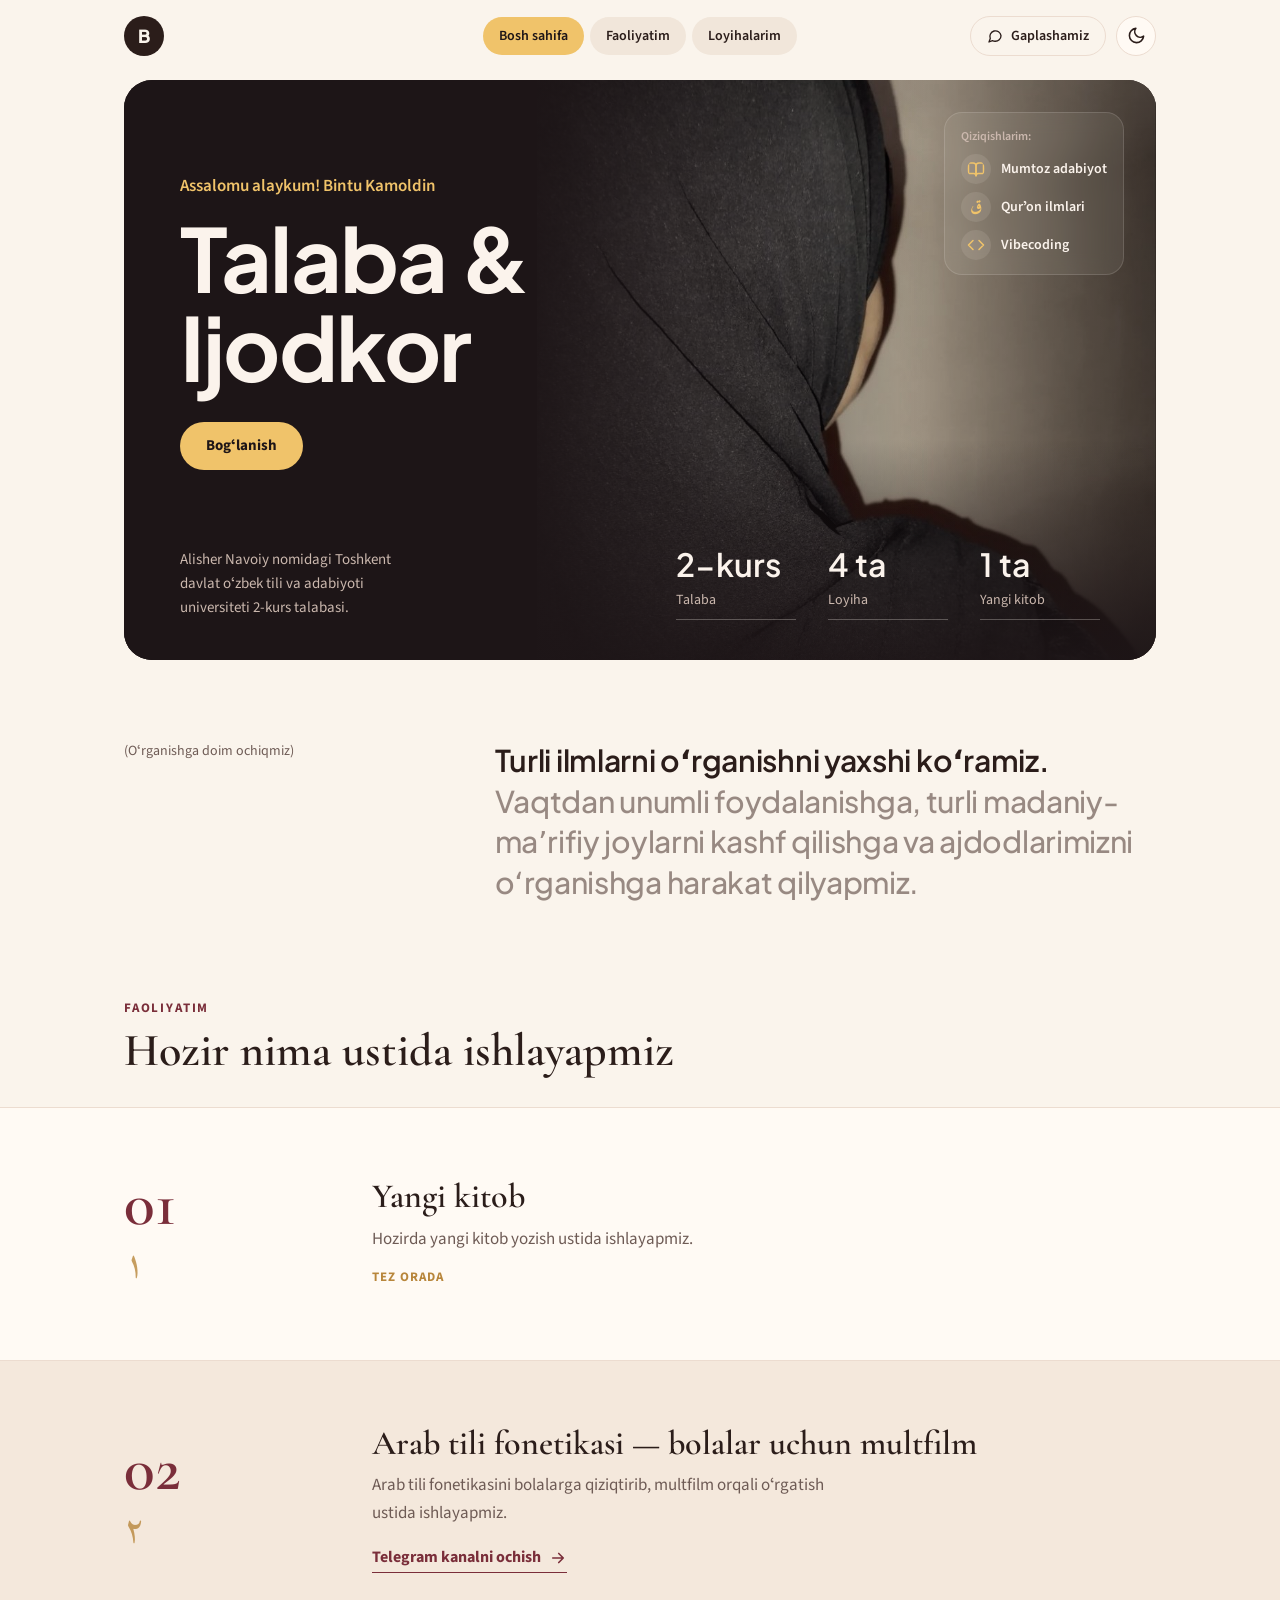
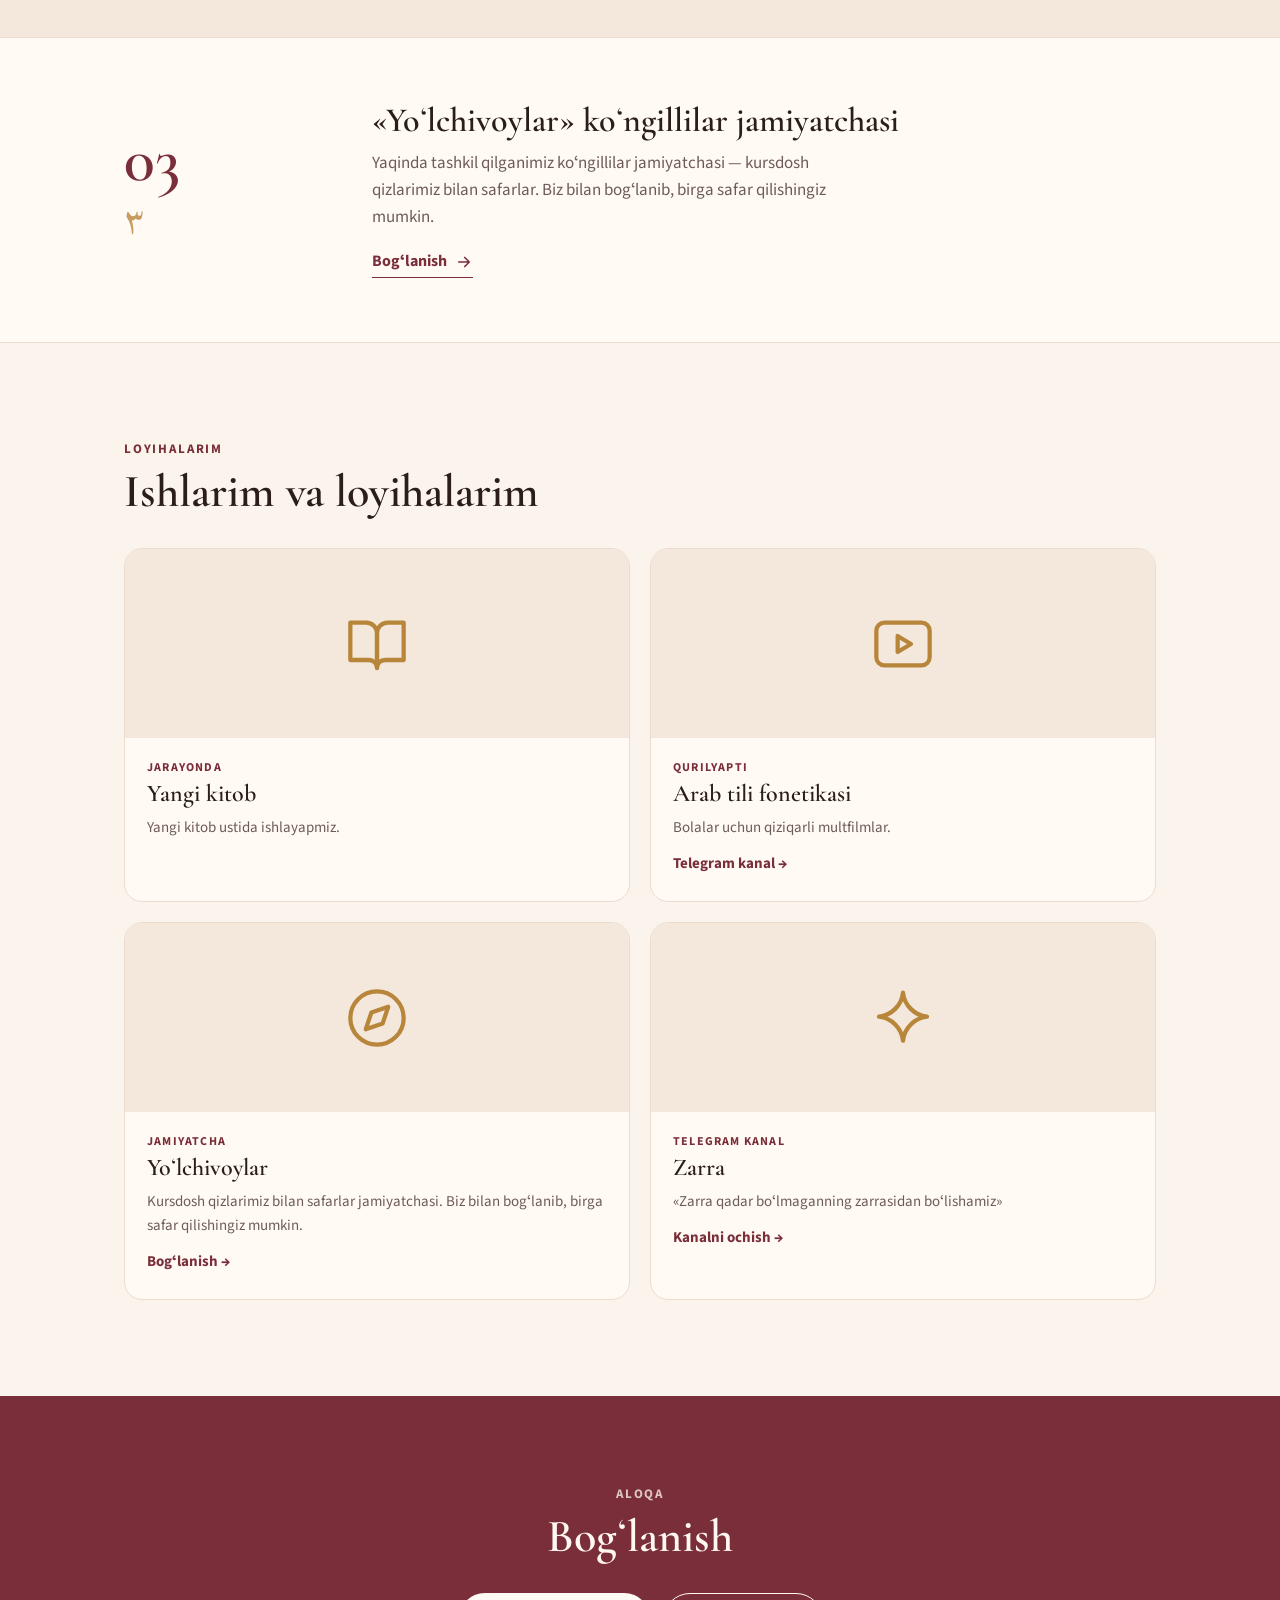
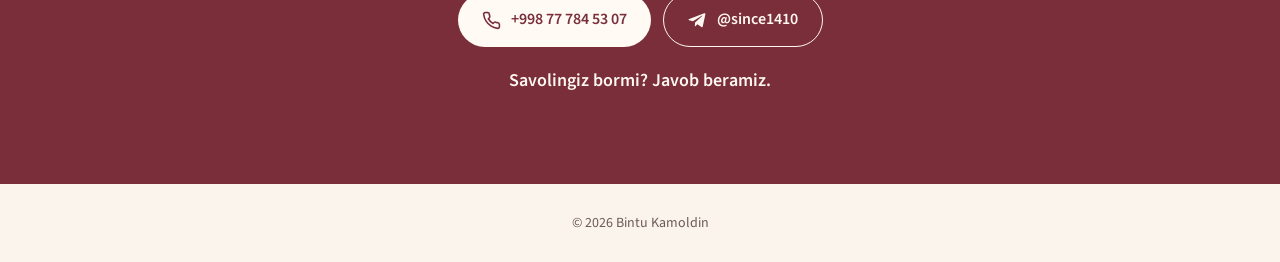
==== Durdona-netlify/index.html @ 03c49ab1 "Birinchi commit: shaxsiy vizitka sayti Co-Authored-By: Claude Opus 5.5 <noreply@anthropic.com> Claud" ====
<!doctype html>
<html lang="uz">
<head>
<meta charset="utf-8">
<meta name="viewport" content="width=device-width, initial-scale=1">
<title>Bintu Kamoldin — talaba, ijodkor</title>
<meta name="description" content="Bintu Kamoldin — Alisher Navoiy nomidagi ToshDOʻTAU talabasi. Mumtoz adabiyot, vibecoding va Qurʼon ilmlari.">
<link rel="preconnect" href="https://fonts.googleapis.com">
<link rel="preconnect" href="https://fonts.gstatic.com" crossorigin>
<link href="https://fonts.googleapis.com/css2?family=Amiri:wght@400;700&family=Plus+Jakarta+Sans:wght@500;600;700;800&family=Cormorant+Garamond:wght@500;600;700&family=Source+Sans+3:wght@400;500;600;700&display=swap" rel="stylesheet">
<style>
/* ===== Ranglar ===== */
:root {
  --bg: #faf4ec;
  --card: #fffaf4;
  --ink: #2b1d1a;
  --muted: #6e5b55;
  --line: #ecdcd0;
  --accent: #7a2e3a;       /* iliq qizgʻish-bordo */
  --accent-ink: #fff8f2;
  --gold: #b8863b;
  --soft: #f4e8dc;
  --band: #7a2e3a;         /* aloqa boʻlimi foni */
  --band-ink: #fff8f2;
  --pill: #f1e6da;          /* menyu tugmalari foni */
  --hero-card: #1d1517;     /* hero kartasi (ikkala temada ham toʻq) */
  --hero-ink: #fbf3ec;
  --hero-muted: #cbb8ae;
  --hero-accent: #f0c36a;   /* iliq tilla urgʻu */
  --hero-accent-ink: #1d1517;
}
/* Qorongʻi tema: qurilma sozlamasi boʻyicha (agar foydalanuvchi yorugʻni tanlamagan boʻlsa) */
@media (prefers-color-scheme: dark) {
  :root:not([data-theme="light"]) {
    --bg: #1b1314;
    --card: #241a1b;
    --ink: #f3e8e0;
    --muted: #b9a59c;
    --line: #3a2a2b;
    --accent: #e3909b;
    --accent-ink: #1b1314;
    --gold: #d9aa5f;
    --soft: #2c2021;
    --band: #3a1f25;
    --band-ink: #f3e8e0;
    --pill: #2f2324;
    --hero-card: #120c0d;
    color-scheme: dark;
  }
}
/* Qorongʻi tema: tugma orqali tanlanganda */
:root[data-theme="dark"] {
  --bg: #1b1314;
  --card: #241a1b;
  --ink: #f3e8e0;
  --muted: #b9a59c;
  --line: #3a2a2b;
  --accent: #e3909b;
  --accent-ink: #1b1314;
  --gold: #d9aa5f;
  --soft: #2c2021;
  --band: #3a1f25;
  --band-ink: #f3e8e0;
  --pill: #2f2324;
  --hero-card: #120c0d;
  color-scheme: dark;
}

/* ===== Asos ===== */
* { box-sizing: border-box; margin: 0; padding: 0; }
html { scroll-behavior: smooth; scroll-padding-top: 72px; }
body {
  background: var(--bg);
  color: var(--ink);
  font-family: "Source Sans 3", system-ui, -apple-system, "Segoe UI", sans-serif;
  font-size: 17px;
  line-height: 1.6;
  transition: background-color .25s ease, color .25s ease;
}
a { color: inherit; }
.container {
  width: 100%;
  max-width: 1080px;
  margin: 0 auto;
  padding-left: 24px;
  padding-right: 24px;
}
.eyebrow {
  font-size: 13px;
  font-weight: 700;
  letter-spacing: .14em;
  text-transform: uppercase;
  color: var(--accent);
}
h1, h2, h3 {
  font-family: "Cormorant Garamond", Georgia, "Times New Roman", serif;
  font-weight: 600;
  line-height: 1.1;
  text-wrap: balance;
}
h2 { font-size: clamp(32px, 5vw, 46px); margin-top: 6px; }
.lead { color: var(--muted); font-size: 18px; max-width: 50ch; }

/* ===== Tugmalar ===== */
.actions { display: flex; flex-wrap: wrap; gap: 12px; margin-top: 32px; }
.actions-center { justify-content: center; }
.btn {
  display: inline-flex;
  align-items: center;
  justify-content: center;
  gap: 10px;
  padding: 13px 24px;
  border-radius: 999px;
  font-size: 16px;
  font-weight: 600;
  text-decoration: none;
  transition: transform .15s ease, opacity .15s ease;
}
.btn:hover { transform: translateY(-1px); opacity: .92; }
.btn:focus-visible, .link-btn:focus-visible { outline: 3px solid var(--gold); outline-offset: 3px; }
.btn svg { width: 19px; height: 19px; flex: none; }
.btn-primary { background: var(--accent); color: var(--accent-ink); }
.btn-outline { border: 1.5px solid var(--accent); color: var(--accent); }
.btn-light { background: var(--card); color: var(--accent); }
.btn-ghost { border: 1.5px solid var(--band-ink); color: var(--band-ink); }

/* ===== Yuqori menyu ===== */
.topbar {
  position: sticky;
  top: 0;
  z-index: 10;
  background: var(--bg);
}
.topbar-inner {
  display: grid;
  grid-template-columns: 1fr auto 1fr;
  align-items: center;
  height: 72px;
}
.logo { text-decoration: none; justify-self: start; }
.logo-circle {
  width: 40px;
  height: 40px;
  border-radius: 50%;
  background: var(--ink);
  color: var(--bg);
  display: grid;
  place-items: center;
  font-family: "Plus Jakarta Sans", system-ui, sans-serif;
  font-weight: 800;
  font-size: 18px;
}
.nav { display: flex; gap: 6px; }
.nav a {
  text-decoration: none;
  font-size: 14px;
  font-weight: 600;
  color: var(--ink);
  background: var(--pill);
  padding: 8px 16px;
  border-radius: 999px;
}
.nav a:hover { color: var(--accent); }
.nav a.active { background: var(--hero-accent); color: var(--hero-accent-ink); }
.topbar-right { display: flex; align-items: center; gap: 10px; justify-self: end; }
.talk-btn {
  display: inline-flex;
  align-items: center;
  gap: 8px;
  font-size: 14px;
  font-weight: 600;
  text-decoration: none;
  color: var(--ink);
  border: 1.5px solid var(--line);
  padding: 8px 16px;
  border-radius: 999px;
}
.talk-btn svg { width: 16px; height: 16px; }
.talk-btn:hover { border-color: var(--accent); color: var(--accent); }
.nav a:focus-visible, .talk-btn:focus-visible, .hero-cta:focus-visible { outline: 3px solid var(--gold); outline-offset: 3px; }

/* ===== Tema tugmasi ===== */
.theme-toggle {
  width: 40px;
  height: 40px;
  border-radius: 50%;
  border: 1.5px solid var(--line);
  background: var(--card);
  color: var(--ink);
  display: grid;
  place-items: center;
  cursor: pointer;
  flex: none;
}
.theme-toggle:hover { color: var(--accent); }
.theme-toggle:focus-visible { outline: 3px solid var(--gold); outline-offset: 2px; }
.theme-toggle svg { width: 19px; height: 19px; }
.theme-toggle .icon-sun { display: none; }
[data-current="dark"] .theme-toggle .icon-sun { display: block; }
[data-current="dark"] .theme-toggle .icon-moon { display: none; }

/* ===== Hero (toʻq karta) ===== */
.hero { padding: 8px 0 0; }
.hero-card {
  position: relative;
  overflow: hidden;
  border-radius: 28px;
  background: var(--hero-card);
  color: var(--hero-ink);
  min-height: 580px;
  padding: 56px 56px 40px;
  display: flex;
  flex-direction: column;
  justify-content: space-between;
  gap: 40px;
}
.hero-photo {
  position: absolute;
  top: 0;
  bottom: 0;
  right: 0;
  width: 60%;
}
.hero-photo img {
  position: absolute;
  inset: 0;
  width: 100%;
  height: 100%;
  object-fit: cover;
  object-position: center 30%;
  filter: brightness(.78) contrast(1.05) sepia(.12);
}
.hero-shade {
  position: absolute;
  inset: 0;
  pointer-events: none;
  background:
    linear-gradient(90deg, var(--hero-card) 38%, color-mix(in srgb, var(--hero-card) 55%, transparent) 55%, transparent 78%),
    linear-gradient(0deg, color-mix(in srgb, var(--hero-card) 90%, transparent) 0%, transparent 38%),
    linear-gradient(270deg, color-mix(in srgb, var(--hero-card) 45%, transparent) 0%, transparent 25%);
}
.photo-placeholder {
  position: absolute;
  inset: 0;
  display: none;
  flex-direction: column;
  align-items: center;
  justify-content: center;
  gap: 8px;
  color: var(--hero-accent);
}
.hero-photo.no-photo img { display: none; }
.hero-photo.no-photo .photo-placeholder { display: flex; }
.ph-letter { font-family: "Amiri", serif; font-size: 150px; line-height: 1; opacity: .5; }
.ph-note { font-size: 14px; color: var(--hero-muted); }

.hero-main { position: relative; margin: auto 0; max-width: 560px; }
.hero-hello { color: var(--hero-accent); font-size: 17px; font-weight: 600; }
.hero h1 {
  font-family: "Plus Jakarta Sans", system-ui, -apple-system, "Segoe UI", sans-serif;
  font-weight: 700;
  font-size: clamp(48px, 7vw, 88px);
  line-height: 1.02;
  letter-spacing: -0.02em;
  color: var(--hero-ink);
  margin: 12px 0 30px;
}
.hero-cta {
  display: inline-block;
  background: var(--hero-accent);
  color: var(--hero-accent-ink);
  font-size: 15px;
  font-weight: 700;
  padding: 12px 26px;
  border-radius: 999px;
  text-decoration: none;
  transition: transform .15s ease;
}
.hero-cta:hover { transform: translateY(-1px); }

.hero-panel {
  position: absolute;
  top: 32px;
  right: 32px;
  background: color-mix(in srgb, var(--hero-ink) 7%, transparent);
  border: 1px solid color-mix(in srgb, var(--hero-ink) 14%, transparent);
  backdrop-filter: blur(10px);
  border-radius: 18px;
  padding: 14px 16px;
}
.hero-panel p { font-size: 12px; font-weight: 600; color: var(--hero-muted); margin-bottom: 8px; }
.hero-panel ul { list-style: none; display: flex; flex-direction: column; gap: 8px; }
.hero-panel li { display: flex; align-items: center; gap: 10px; font-size: 14px; font-weight: 600; color: var(--hero-ink); }
.hero-panel svg, .panel-ar {
  width: 30px;
  height: 30px;
  padding: 6px;
  border-radius: 50%;
  background: color-mix(in srgb, var(--hero-ink) 10%, transparent);
  color: var(--hero-accent);
  flex: none;
}
.panel-ar { display: grid; place-items: center; padding: 0; font-family: "Amiri", serif; font-size: 18px; line-height: 1; }

.hero-bottom {
  position: relative;
  display: flex;
  justify-content: space-between;
  align-items: flex-end;
  gap: 32px;
}
.hero-note { max-width: 34ch; font-size: 15px; color: var(--hero-muted); }
.hero-stats { display: grid; grid-template-columns: repeat(3, minmax(120px, 1fr)); gap: 32px; }
.hero-stats strong {
  display: block;
  font-family: "Plus Jakarta Sans", system-ui, sans-serif;
  font-size: 32px;
  font-weight: 600;
  line-height: 1.1;
  color: var(--hero-ink);
}
.hero-stats span {
  display: block;
  margin-top: 6px;
  padding-bottom: 8px;
  font-size: 14px;
  color: var(--hero-muted);
  border-bottom: 1px solid color-mix(in srgb, var(--hero-ink) 28%, transparent);
}

/* ===== Men haqimda ===== */
.intro {
  display: grid;
  grid-template-columns: 1fr 2fr;
  gap: 40px;
  padding-top: 80px;
  padding-bottom: 32px;
}
.avail { font-size: 14px; color: var(--muted); }
.intro-text {
  font-family: "Plus Jakarta Sans", system-ui, sans-serif;
  font-size: clamp(22px, 2.6vw, 30px);
  font-weight: 500;
  line-height: 1.35;
  letter-spacing: -0.01em;
}
.intro-text strong { font-weight: 600; color: var(--ink); }
.intro-text span { color: color-mix(in srgb, var(--muted) 70%, transparent); }

/* ===== Faoliyatim ===== */
.section-head { padding-top: 64px; padding-bottom: 32px; }
.service { background: var(--card); border-top: 1px solid var(--line); padding: 64px 0; }
.service-alt { background: var(--soft); }
.service-inner {
  display: grid;
  grid-template-columns: 200px 1fr;
  gap: 48px;
  align-items: center;
}
.service-mark { display: flex; flex-direction: column; gap: 2px; }
.service-mark .num {
  font-family: "Cormorant Garamond", Georgia, serif;
  font-size: 64px;
  font-weight: 600;
  line-height: 1;
  color: var(--accent);
}
.service-mark .ar {
  font-family: "Amiri", serif;
  font-size: 36px;
  color: var(--gold);
  opacity: .8;
}
.service-body { min-width: 0; }
.service-body h3 { font-size: clamp(26px, 3.4vw, 34px); margin-bottom: 10px; }
.service-body p { color: var(--muted); font-size: 17px; max-width: 58ch; }
.status {
  display: inline-block;
  margin-top: 14px;
  font-size: 13px !important;
  font-weight: 700;
  letter-spacing: .08em;
  text-transform: uppercase;
  color: var(--gold) !important;
}
.link-btn {
  display: inline-flex;
  align-items: center;
  gap: 8px;
  margin-top: 18px;
  font-weight: 700;
  font-size: 16px;
  color: var(--accent);
  text-decoration: none;
  border-bottom: 1.5px solid currentColor;
  padding-bottom: 2px;
}
.link-btn svg { width: 18px; height: 18px; transition: transform .15s ease; }
.link-btn:hover svg { transform: translateX(3px); }

/* ===== Loyihalarim ===== */
.projects { padding: 96px 0; border-top: 1px solid var(--line); }
.section-head-inline { padding-bottom: 32px; }
.project-grid {
  display: grid;
  grid-template-columns: repeat(2, 1fr);
  gap: 20px;
}
.project {
  background: var(--card);
  border: 1px solid var(--line);
  border-radius: 18px;
  overflow: hidden;
  transition: transform .2s ease;
}
.project:hover { transform: translateY(-3px); }
.project-cover {
  aspect-ratio: 16 / 6;
  background: var(--soft);
  display: grid;
  place-items: center;
}
.project-cover span { font-family: "Amiri", serif; font-size: 64px; color: var(--gold); opacity: .6; }
.project-cover svg { width: 64px; height: 64px; color: var(--gold); }
.project-link {
  display: inline-block;
  margin-top: 12px;
  font-size: 15px;
  font-weight: 700;
  color: var(--accent);
  text-decoration: none;
}
.project-link:hover { text-decoration: underline; text-underline-offset: 3px; }
.project-link:focus-visible { outline: 3px solid var(--gold); outline-offset: 3px; }
.project-cover img { width: 100%; height: 100%; object-fit: cover; }
.project-body { padding: 20px 22px 24px; }
.project-tag {
  font-size: 12px;
  font-weight: 700;
  letter-spacing: .1em;
  text-transform: uppercase;
  color: var(--accent);
}
.project-body h3 { font-size: 24px; margin: 4px 0 8px; }
.project-body p:not(.project-tag) { color: var(--muted); font-size: 15px; }

/* ===== Aloqa ===== */
.contact { background: var(--band); color: var(--band-ink); padding: 88px 0; }
.contact-inner { text-align: center; }
.eyebrow-light { color: var(--band-ink); opacity: .75; }
.contact h2 { margin-top: 6px; }
.question { margin-top: 20px; font-size: 18px; font-weight: 600; }

/* ===== Pastki qism ===== */
.footer { padding: 28px 0; font-size: 14px; color: var(--muted); text-align: center; }

/* ===== Telefon / planshet ===== */
@media (max-width: 860px) {
  .topbar-inner { grid-template-columns: auto 1fr; }
  .nav { display: none; }
  .hero-card { min-height: 0; padding: 28px 22px 26px; gap: 24px; }
  .hero-photo { width: 100%; height: 340px; bottom: auto; }
  .hero-shade {
    background: linear-gradient(0deg, var(--hero-card) calc(100% - 340px), color-mix(in srgb, var(--hero-card) 40%, transparent) calc(100% - 200px), transparent 100%);
  }
  .hero-main { margin: 250px 0 0; }
  .hero-panel { position: relative; top: auto; right: auto; }
  .hero-bottom { flex-direction: column; align-items: stretch; gap: 24px; }
  .hero-stats { grid-template-columns: repeat(3, 1fr); gap: 14px; }
  .hero-stats strong { font-size: 22px; }
  .hero-stats span { font-size: 13px; }
  .intro { grid-template-columns: 1fr; gap: 12px; padding-top: 56px; }
  .service { padding: 48px 0; }
  .service-inner { grid-template-columns: 1fr; gap: 12px; }
  .service-mark { flex-direction: row; align-items: baseline; gap: 14px; }
  .service-mark .num { font-size: 50px; }
  .project-grid { grid-template-columns: 1fr; }
  .projects { padding: 72px 0; }
}
@media (max-width: 520px) {
  .container { padding-left: 16px; padding-right: 16px; }
  .talk-btn { padding: 8px 12px; }
  .btn { flex: 1 1 100%; }
  .lead { font-size: 17px; }
}
@media (prefers-reduced-motion: reduce) {
  * { transition: none !important; scroll-behavior: auto !important; }
}

</style>
<script>
// ===== Tema (yorugʻ / qorongʻi) =====
// Sahifa chizilishidan oldin ishlaydi, shunda rang "miltillamaydi"
(function () {
  var root = document.documentElement;
  var media = window.matchMedia("(prefers-color-scheme: dark)");

  function saved() {
    try { return localStorage.getItem("theme"); } catch (e) { return null; }
  }
  function current() {
    return root.getAttribute("data-theme") || (media.matches ? "dark" : "light");
  }
  function sync() {
    root.setAttribute("data-current", current());
  }

  var s = saved();
  if (s === "light" || s === "dark") root.setAttribute("data-theme", s);
  sync();
  if (media.addEventListener) media.addEventListener("change", sync);

  window.toggleTheme = function () {
    var next = current() === "dark" ? "light" : "dark";
    root.setAttribute("data-theme", next);
    try { localStorage.setItem("theme", next); } catch (e) {}
    sync();
  };
})();

document.addEventListener("DOMContentLoaded", function () {
  // Tema tugmasi
  var btn = document.querySelector(".theme-toggle");
  if (btn) btn.addEventListener("click", window.toggleTheme);

  // Kurs raqami / bitiruvchi holatini avtomatik yangilaydi
  window.updateStudy(new Date());

  // Loyihalar sonini kartalar soniga qarab avtomatik yozadi
  var pc = document.getElementById("project-count");
  if (pc) pc.textContent = document.querySelectorAll(".project-grid .project").length + " ta";

  // Pastki qismdagi yilni avtomatik yangilaydi
  var year = document.getElementById("year");
  if (year) year.textContent = new Date().getFullYear();

  // Rasm (images/photo.jpg) topilmasa, vaqtinchalik belgini koʻrsatadi
  var photo = document.querySelector(".hero-photo");
  var img = photo && photo.querySelector("img");
  if (img) {
    var showPlaceholder = function () { photo.classList.add("no-photo"); };
    if (img.complete && img.naturalWidth === 0) showPlaceholder();
    img.addEventListener("error", showPlaceholder);
  }
});

// ===== Oʻqish holati (avtomatik) =====
// Oʻqish 2025-yil sentabrda boshlangan. Har yili 1-sentabrdan kurs bittaga oshadi.
// 4-kurs tugagach (2029-yil 1-iyuldan) "bitiruvchi" deb koʻrsatiladi.
var STUDY = {
  startYear: 2025,          // 1-kurs boshlangan yil (sentabr)
  years: 4,                 // necha yillik taʼlim
  graduationMonth: 6,       // bitirish oyi: 6 = iyul (0 = yanvar)
  university: "Alisher Navoiy nomidagi Toshkent davlat oʻzbek tili va adabiyoti universiteti"
};

window.studyStatus = function (now) {
  var gradYear = STUDY.startYear + STUDY.years;
  var gradDate = new Date(gradYear, STUDY.graduationMonth, 1);
  if (now >= gradDate) return { graduated: true, year: gradYear };
  var course = now.getFullYear() - STUDY.startYear + (now.getMonth() >= 8 ? 1 : 0); // 8 = sentabr
  if (course < 1) course = 1;
  if (course > STUDY.years) course = STUDY.years;
  return { graduated: false, course: course };
};

window.updateStudy = function (now) {
  var st = window.studyStatus(now);
  var value = document.getElementById("study-value");
  var label = document.getElementById("study-label");
  var note = document.getElementById("study-note");
  if (st.graduated) {
    if (value) value.textContent = st.year;
    if (label) label.textContent = "Bitiruvchi";
    if (note) note.textContent = STUDY.university.replace(/universiteti$/, "universitetini") + " " + st.year + "-yilda tamomlagan.";
  } else {
    if (value) value.textContent = st.course + "-kurs";
    if (label) label.textContent = "Talaba";
    if (note) note.textContent = STUDY.university + " " + st.course + "-kurs talabasi.";
  }
};

</script>
</head>
<body>

  <!-- ===== Yuqori menyu ===== -->
  <header class="topbar">
    <div class="container topbar-inner">
      <a class="logo" href="#top" aria-label="Bintu Kamoldin — bosh sahifa"><span class="logo-circle">B</span></a>
      <nav class="nav">
        <a href="#top" class="active">Bosh sahifa</a>
        <a href="#faoliyat">Faoliyatim</a>
        <a href="#loyihalar">Loyihalarim</a>
      </nav>
      <div class="topbar-right">
        <a class="talk-btn" href="#aloqa">
          <svg viewBox="0 0 24 24" fill="none" stroke="currentColor" stroke-width="2" stroke-linecap="round" stroke-linejoin="round" aria-hidden="true"><path d="M21 11.5a8.4 8.4 0 0 1-9 8.4 8.6 8.6 0 0 1-3.8-.9L3 21l1.9-5.2A8.4 8.4 0 1 1 21 11.5z"/></svg>
          Gaplashamiz
        </a>
        <button class="theme-toggle" type="button" aria-label="Temani almashtirish" title="Temani almashtirish">
          <svg class="icon-moon" viewBox="0 0 24 24" fill="none" stroke="currentColor" stroke-width="2" stroke-linecap="round" stroke-linejoin="round" aria-hidden="true"><path d="M21 12.8A9 9 0 1 1 11.2 3a7 7 0 0 0 9.8 9.8z"/></svg>
          <svg class="icon-sun" viewBox="0 0 24 24" fill="none" stroke="currentColor" stroke-width="2" stroke-linecap="round" stroke-linejoin="round" aria-hidden="true"><circle cx="12" cy="12" r="4"/><path d="M12 2v2M12 20v2M4.9 4.9l1.4 1.4M17.7 17.7l1.4 1.4M2 12h2M20 12h2M4.9 19.1l1.4-1.4M17.7 6.3l1.4-1.4"/></svg>
        </button>
      </div>
    </div>
  </header>

  <main id="top">

    <!-- ===== Hero ===== -->
    <section class="hero">
      <div class="container">
        <div class="hero-card">
          <div class="hero-photo">
            <!-- Rasmingiz: images/photo.jpg -->
            <img src="[data-uri]" alt="Bintu Kamoldin">
            <div class="photo-placeholder" aria-hidden="true">
              <span class="ph-letter">ب</span>
              <span class="ph-note">Rasm shu yerda boʻladi</span>
            </div>
          </div>
          <div class="hero-shade" aria-hidden="true"></div>

          <div class="hero-main">
            <p class="hero-hello">Assalomu alaykum! Bintu Kamoldin</p>
            <h1>Talaba &amp;<br>Ijodkor</h1>
            <a class="hero-cta" href="https://t.me/since1410" target="_blank" rel="noopener">Bogʻlanish</a>
          </div>

          <div class="hero-panel">
            <p>Qiziqishlarim:</p>
            <ul>
              <li><svg viewBox="0 0 24 24" fill="none" stroke="currentColor" stroke-width="2" stroke-linecap="round" stroke-linejoin="round" aria-hidden="true"><path d="M2 4h6a4 4 0 0 1 4 4v13a3 3 0 0 0-3-3H2z"/><path d="M22 4h-6a4 4 0 0 0-4 4v13a3 3 0 0 1 3-3h7z"/></svg>Mumtoz adabiyot</li>
              <li><span class="panel-ar" aria-hidden="true">ق</span>Qurʼon ilmlari</li>
              <li><svg viewBox="0 0 24 24" fill="none" stroke="currentColor" stroke-width="2" stroke-linecap="round" stroke-linejoin="round" aria-hidden="true"><path d="m16 18 6-6-6-6M8 6l-6 6 6 6"/></svg>Vibecoding</li>
            </ul>
          </div>

          <div class="hero-bottom">
            <p class="hero-note" id="study-note">Alisher Navoiy nomidagi Toshkent davlat oʻzbek tili va adabiyoti universiteti 2-kurs talabasi.</p>
            <div class="hero-stats">
              <div><strong id="study-value">2-kurs</strong><span id="study-label">Talaba</span></div>
              <div><strong id="project-count">4 ta</strong><span>Loyiha</span></div>
              <div><strong>1 ta</strong><span>Yangi kitob</span></div>
            </div>
          </div>
        </div>
      </div>
    </section>

    <!-- ===== Men haqimda ===== -->
    <section class="intro container">
      <p class="avail">(Oʻrganishga doim ochiqmiz)</p>
      <p class="intro-text">
        <strong>Turli ilmlarni oʻrganishni yaxshi koʻramiz.</strong>
        <span>Vaqtdan unumli foydalanishga, turli madaniy-maʼrifiy joylarni kashf qilishga va ajdodlarimizni oʻrganishga harakat qilyapmiz.</span>
      </p>
    </section>

    <!-- ===== Faoliyatim (3 ta ish) ===== -->
    <div id="faoliyat" class="section-head container">
      <p class="eyebrow">Faoliyatim</p>
      <h2>Hozir nima ustida ishlayapmiz</h2>
    </div>

    <section class="service">
      <div class="container service-inner">
        <div class="service-mark"><span class="num">01</span><span class="ar">١</span></div>
        <div class="service-body">
          <h3>Yangi kitob</h3>
          <p>Hozirda yangi kitob yozish ustida ishlayapmiz.</p>
          <p class="status">Tez orada</p>
        </div>
      </div>
    </section>

    <section class="service service-alt">
      <div class="container service-inner">
        <div class="service-mark"><span class="num">02</span><span class="ar">٢</span></div>
        <div class="service-body">
          <h3>Arab tili fonetikasi — bolalar uchun multfilm</h3>
          <p>Arab tili fonetikasini bolalarga qiziqtirib, multfilm orqali oʻrgatish ustida ishlayapmiz.</p>
          <a class="link-btn" href="https://t.me/somethingwithai" target="_blank" rel="noopener">
            Telegram kanalni ochish
            <svg viewBox="0 0 24 24" fill="none" stroke="currentColor" stroke-width="2.2" stroke-linecap="round" stroke-linejoin="round" aria-hidden="true"><path d="M5 12h14M13 6l6 6-6 6"/></svg>
          </a>
        </div>
      </div>
    </section>

    <section class="service">
      <div class="container service-inner">
        <div class="service-mark"><span class="num">03</span><span class="ar">٣</span></div>
        <div class="service-body">
          <h3>«Yoʻlchivoylar» koʻngillilar jamiyatchasi</h3>
          <p>Yaqinda tashkil qilganimiz koʻngillilar jamiyatchasi — kursdosh qizlarimiz bilan safarlar.
          Biz bilan bogʻlanib, birga safar qilishingiz mumkin.</p>
          <a class="link-btn" href="https://t.me/since1410" target="_blank" rel="noopener">
            Bogʻlanish
            <svg viewBox="0 0 24 24" fill="none" stroke="currentColor" stroke-width="2.2" stroke-linecap="round" stroke-linejoin="round" aria-hidden="true"><path d="M5 12h14M13 6l6 6-6 6"/></svg>
          </a>
        </div>
      </div>
    </section>

    <!-- ===== Loyihalarim ===== -->
    <section id="loyihalar" class="projects">
      <div class="container">
        <div class="section-head-inline">
          <p class="eyebrow">Loyihalarim</p>
          <h2>Ishlarim va loyihalarim</h2>
        </div>

        <!-- Har bir loyiha — bitta <article class="project"> -->
        <div class="project-grid">
          <article class="project">
            <div class="project-cover">
              <svg viewBox="0 0 24 24" fill="none" stroke="currentColor" stroke-width="1.6" stroke-linecap="round" stroke-linejoin="round" aria-hidden="true"><path d="M2 4h6a4 4 0 0 1 4 4v13a3 3 0 0 0-3-3H2z"/><path d="M22 4h-6a4 4 0 0 0-4 4v13a3 3 0 0 1 3-3h7z"/></svg>
            </div>
            <div class="project-body">
              <p class="project-tag">Jarayonda</p>
              <h3>Yangi kitob</h3>
              <p>Yangi kitob ustida ishlayapmiz.</p>
            </div>
          </article>
          <article class="project">
            <div class="project-cover">
              <svg viewBox="0 0 24 24" fill="none" stroke="currentColor" stroke-width="1.6" stroke-linecap="round" stroke-linejoin="round" aria-hidden="true"><rect x="2" y="4" width="20" height="16" rx="3"/><path d="m10 9 5 3-5 3z"/></svg>
            </div>
            <div class="project-body">
              <p class="project-tag">Qurilyapti</p>
              <h3>Arab tili fonetikasi</h3>
              <p>Bolalar uchun qiziqarli multfilmlar.</p>
              <a class="project-link" href="https://t.me/somethingwithai" target="_blank" rel="noopener">Telegram kanal →</a>
            </div>
          </article>
          <article class="project">
            <div class="project-cover">
              <svg viewBox="0 0 24 24" fill="none" stroke="currentColor" stroke-width="1.6" stroke-linecap="round" stroke-linejoin="round" aria-hidden="true"><circle cx="12" cy="12" r="10"/><path d="m16.2 7.8-2.1 6.3-6.3 2.1 2.1-6.3z"/></svg>
            </div>
            <div class="project-body">
              <p class="project-tag">Jamiyatcha</p>
              <h3>Yoʻlchivoylar</h3>
              <p>Kursdosh qizlarimiz bilan safarlar jamiyatchasi. Biz bilan bogʻlanib, birga safar qilishingiz mumkin.</p>
              <a class="project-link" href="https://t.me/since1410" target="_blank" rel="noopener">Bogʻlanish →</a>
            </div>
          </article>
          <article class="project">
            <div class="project-cover">
              <svg viewBox="0 0 24 24" fill="none" stroke="currentColor" stroke-width="1.6" stroke-linecap="round" stroke-linejoin="round" aria-hidden="true"><path d="M12 2.5c.5 4.7 4.3 8.5 9 9-4.7.5-8.5 4.3-9 9-.5-4.7-4.3-8.5-9-9 4.7-.5 8.5-4.3 9-9z"/></svg>
            </div>
            <div class="project-body">
              <p class="project-tag">Telegram kanal</p>
              <h3>Zarra</h3>
              <p>«Zarra qadar boʻlmaganning zarrasidan boʻlishamiz»</p>
              <a class="project-link" href="https://t.me/whenilearn" target="_blank" rel="noopener">Kanalni ochish →</a>
            </div>
          </article>
        </div>
      </div>
    </section>

    <!-- ===== Aloqa ===== -->
    <section id="aloqa" class="contact">
      <div class="container contact-inner">
        <p class="eyebrow eyebrow-light">Aloqa</p>
        <h2>Bogʻlanish</h2>
        <div class="actions actions-center">
          <a class="btn btn-light" href="tel:+998777845307">
            <svg viewBox="0 0 24 24" fill="none" stroke="currentColor" stroke-width="2" stroke-linecap="round" stroke-linejoin="round" aria-hidden="true"><path d="M22 16.9v3a2 2 0 0 1-2.2 2 19.8 19.8 0 0 1-8.6-3.1 19.5 19.5 0 0 1-6-6A19.8 19.8 0 0 1 2.1 4.2 2 2 0 0 1 4.1 2h3a2 2 0 0 1 2 1.7c.1.9.4 1.8.7 2.7a2 2 0 0 1-.5 2.1L8 9.8a16 16 0 0 0 6 6l1.3-1.3a2 2 0 0 1 2.1-.4c.9.3 1.8.6 2.7.7a2 2 0 0 1 1.7 2z"/></svg>
            +998 77 784 53 07
          </a>
          <a class="btn btn-ghost" href="https://t.me/since1410" target="_blank" rel="noopener">
            <svg viewBox="0 0 24 24" fill="currentColor" aria-hidden="true"><path d="M21.9 4.3 18.7 19.4c-.2 1.1-.9 1.3-1.8.8l-4.9-3.6-2.4 2.3c-.3.3-.5.5-1 .5l.3-5 9.1-8.2c.4-.4-.1-.6-.6-.2L6.2 13.1l-4.8-1.5c-1-.3-1.1-1 .2-1.5L20.5 2.8c.9-.3 1.7.2 1.4 1.5z"/></svg>
            @since1410
          </a>
        </div>
        <p class="question">Savolingiz bormi? Javob beramiz.</p>
      </div>
    </section>
  </main>

  <footer class="footer">
    <div class="container">© <span id="year">2026</span> Bintu Kamoldin</div>
  </footer>

</body>
</html>
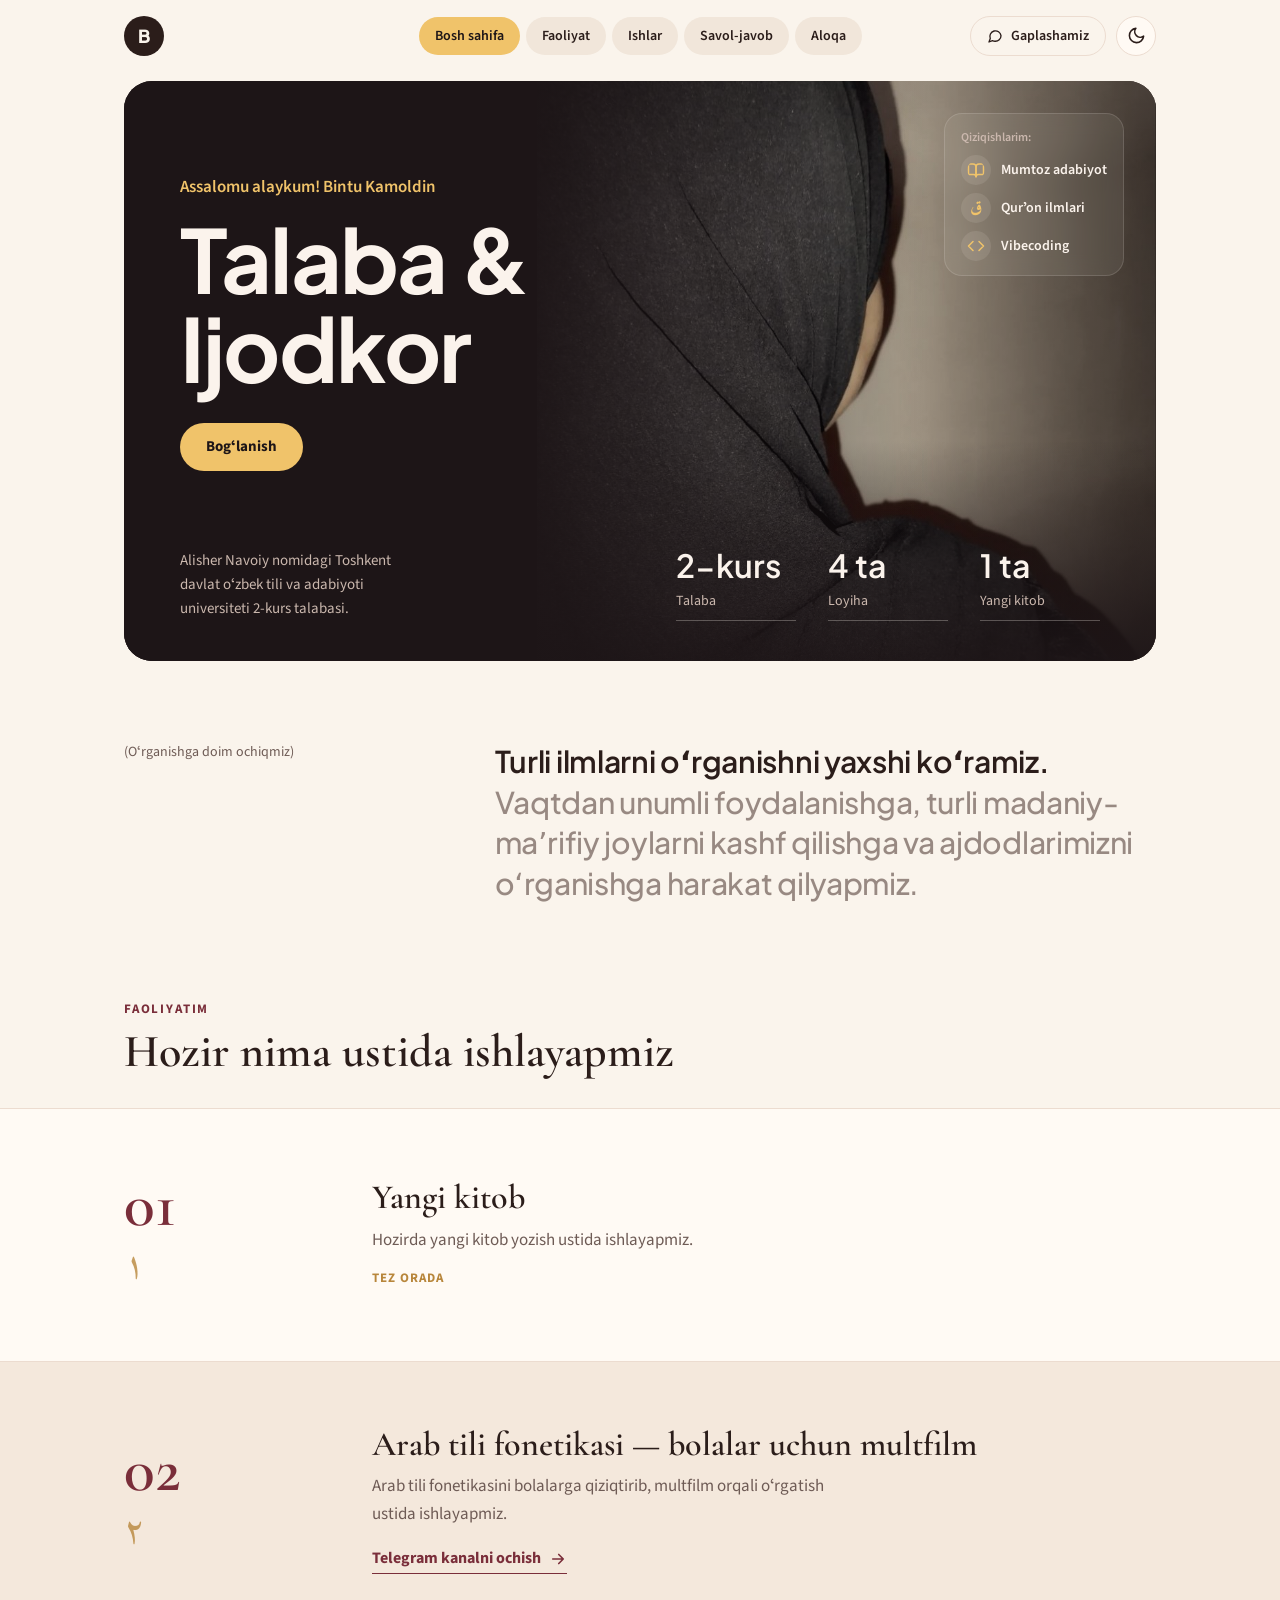
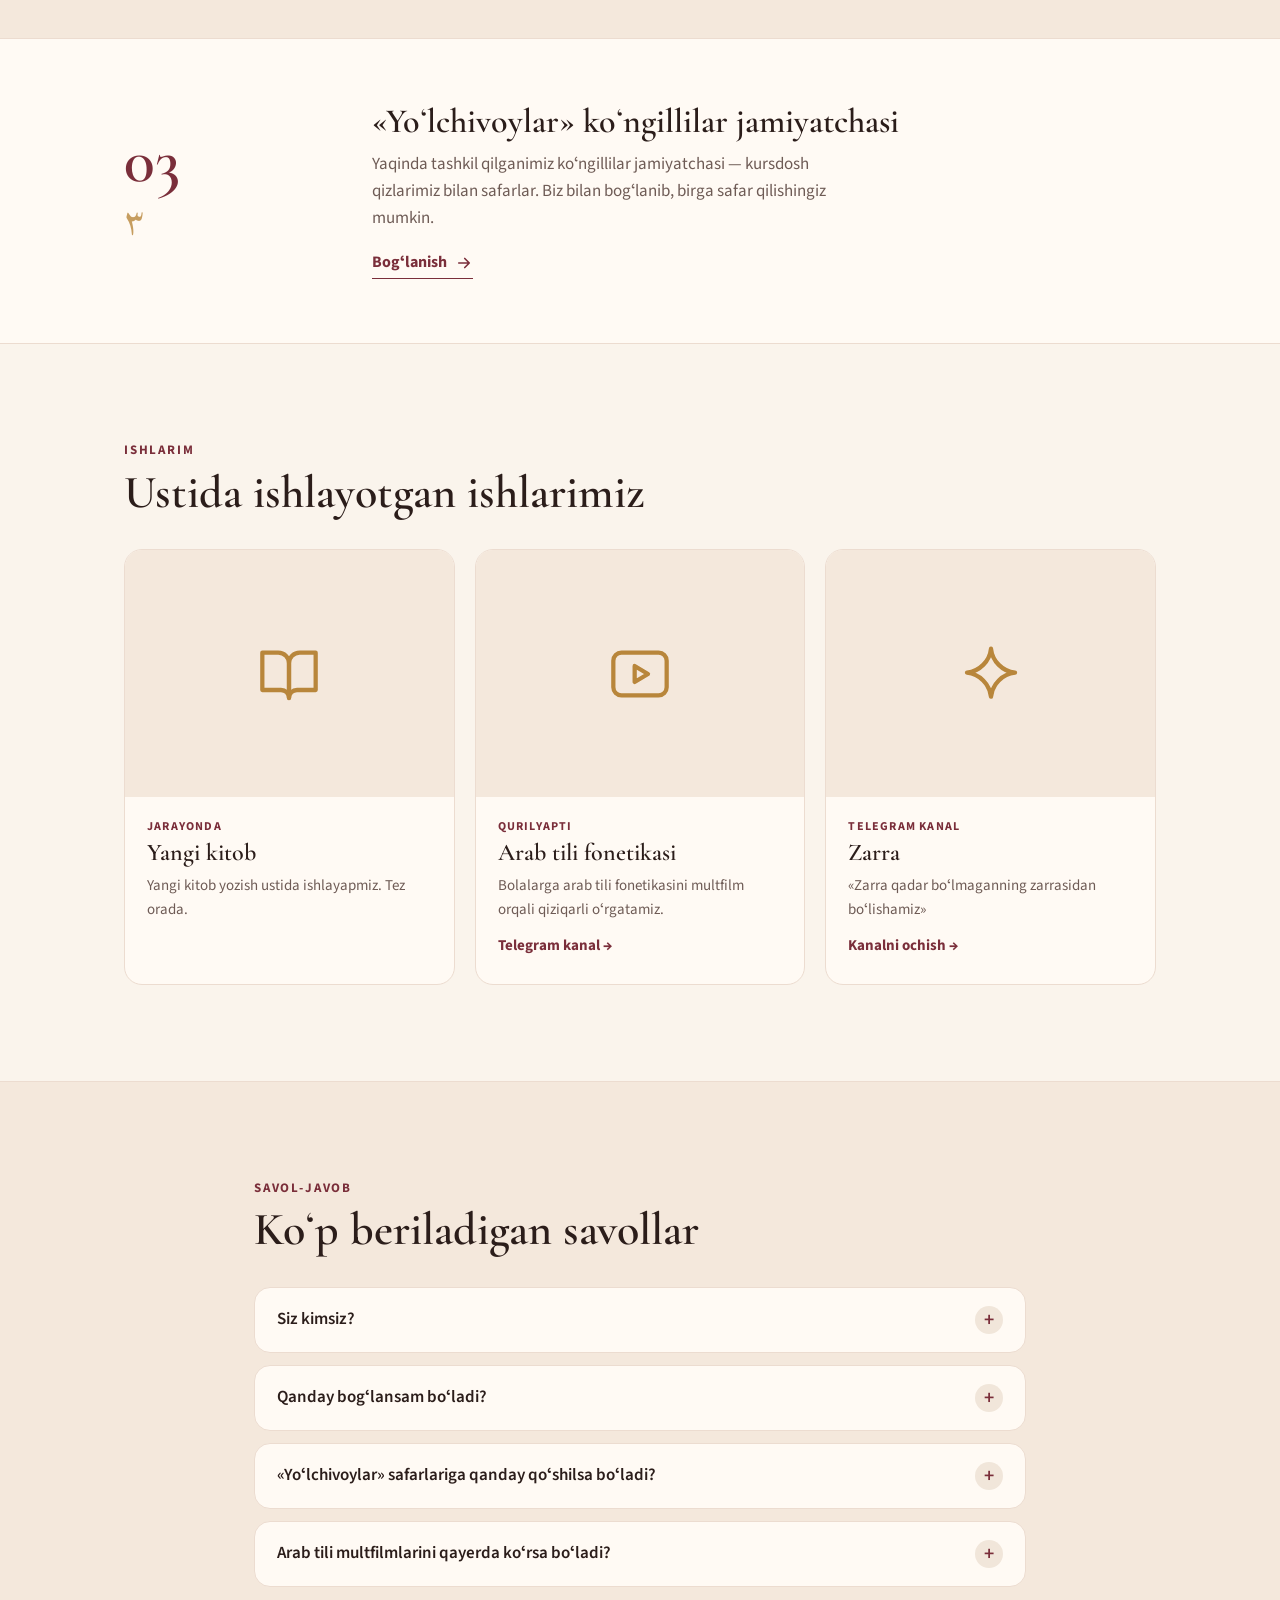
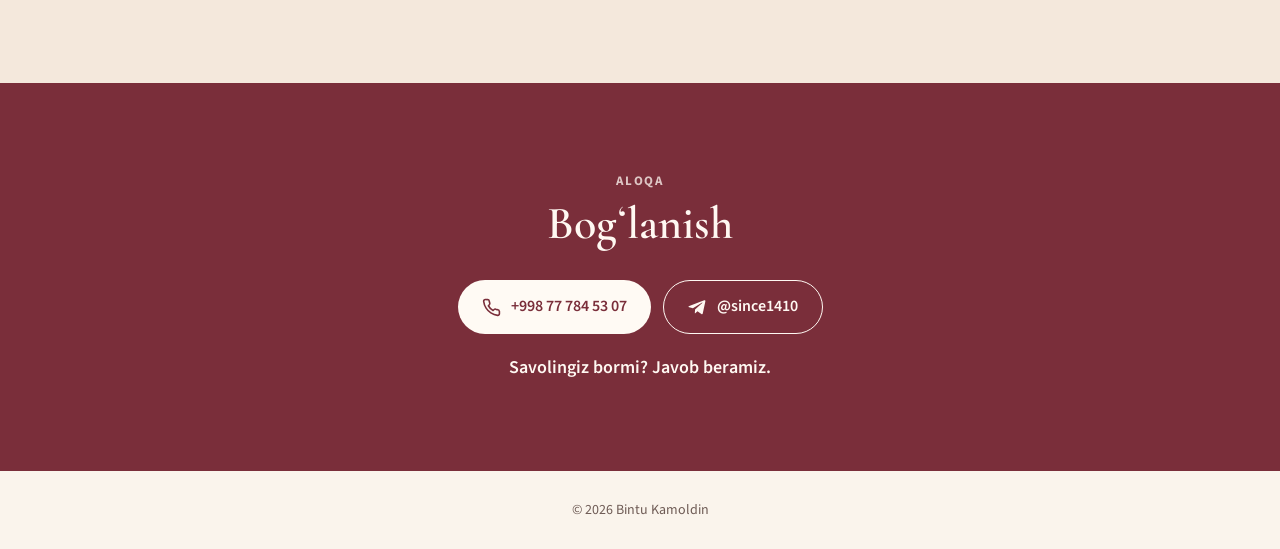
==== commit 60e2340c: "Sayt kengaytirildi: telefonda menyu, Ishlarim va Savol-javob - Menyu: 5 ta bo'lim havolasi, telefond" ====
--- a/Durdona-netlify/index.html
+++ b/Durdona-netlify/index.html
@@ -131,11 +131,16 @@
   z-index: 10;
   background: var(--bg);
 }
+.topbar {
+  border-bottom: 1px solid transparent;
+  transition: border-color .2s ease, background-color .25s ease;
+}
+.topbar.scrolled { border-bottom-color: var(--line); }
 .topbar-inner {
   display: grid;
   grid-template-columns: 1fr auto 1fr;
   align-items: center;
-  height: 72px;
+  min-height: 72px;
 }
 .logo { text-decoration: none; justify-self: start; }
 .logo-circle {
@@ -152,6 +157,7 @@
 }
 .nav { display: flex; gap: 6px; }
 .nav a {
+  white-space: nowrap;
   text-decoration: none;
   font-size: 14px;
   font-weight: 600;
@@ -398,12 +404,12 @@
 .link-btn svg { width: 18px; height: 18px; transition: transform .15s ease; }
 .link-btn:hover svg { transform: translateX(3px); }
 
-/* ===== Loyihalarim ===== */
+/* ===== Ishlarim ===== */
 .projects { padding: 96px 0; border-top: 1px solid var(--line); }
 .section-head-inline { padding-bottom: 32px; }
 .project-grid {
   display: grid;
-  grid-template-columns: repeat(2, 1fr);
+  grid-template-columns: repeat(3, 1fr);
   gap: 20px;
 }
 .project {
@@ -415,7 +421,7 @@
 }
 .project:hover { transform: translateY(-3px); }
 .project-cover {
-  aspect-ratio: 16 / 6;
+  aspect-ratio: 4 / 3;
   background: var(--soft);
   display: grid;
   place-items: center;
@@ -444,6 +450,49 @@
 .project-body h3 { font-size: 24px; margin: 4px 0 8px; }
 .project-body p:not(.project-tag) { color: var(--muted); font-size: 15px; }
 
+/* ===== Savol-javob ===== */
+.faq { padding: 96px 0; border-top: 1px solid var(--line); background: var(--soft); }
+.faq-inner { max-width: 820px; }
+.faq-list { display: grid; gap: 12px; }
+.faq-item {
+  background: var(--card);
+  border: 1px solid var(--line);
+  border-radius: 16px;
+  transition: border-color .2s ease;
+}
+.faq-item[open] { border-color: color-mix(in srgb, var(--accent) 45%, var(--line)); }
+.faq-item summary {
+  display: flex;
+  align-items: center;
+  justify-content: space-between;
+  gap: 16px;
+  padding: 18px 22px;
+  font-weight: 600;
+  font-size: 17px;
+  cursor: pointer;
+  list-style: none;
+}
+.faq-item summary::-webkit-details-marker { display: none; }
+.faq-item summary::after {
+  content: "+";
+  flex: none;
+  width: 28px;
+  height: 28px;
+  border-radius: 50%;
+  display: grid;
+  place-items: center;
+  font-size: 20px;
+  line-height: 1;
+  color: var(--accent);
+  background: var(--pill);
+  transition: transform .2s ease;
+}
+.faq-item[open] summary::after { transform: rotate(45deg); }
+.faq-item summary:hover { color: var(--accent); }
+.faq-item summary:focus-visible { outline: 3px solid var(--gold); outline-offset: 3px; border-radius: 16px; }
+.faq-item p { padding: 0 22px 20px; color: var(--muted); max-width: 62ch; }
+.faq-item p a { color: var(--accent); font-weight: 600; text-underline-offset: 3px; }
+
 /* ===== Aloqa ===== */
 .contact { background: var(--band); color: var(--band-ink); padding: 88px 0; }
 .contact-inner { text-align: center; }
@@ -454,10 +503,23 @@
 /* ===== Pastki qism ===== */
 .footer { padding: 28px 0; font-size: 14px; color: var(--muted); text-align: center; }
 
+/* ===== Menyu: tor ekranda havolalar ikkinchi qatorda, barmoq bilan suriladi ===== */
+@media (max-width: 1000px) {
+  html { scroll-padding-top: 124px; }
+  .topbar-inner { grid-template-columns: auto 1fr; min-height: 0; padding-top: 12px; row-gap: 10px; }
+  .nav {
+    grid-column: 1 / -1;
+    grid-row: 2;
+    overflow-x: auto;
+    scrollbar-width: none;
+    margin: 0 -24px;
+    padding: 0 24px 12px;
+  }
+  .nav::-webkit-scrollbar { display: none; }
+}
+
 /* ===== Telefon / planshet ===== */
 @media (max-width: 860px) {
-  .topbar-inner { grid-template-columns: auto 1fr; }
-  .nav { display: none; }
   .hero-card { min-height: 0; padding: 28px 22px 26px; gap: 24px; }
   .hero-photo { width: 100%; height: 340px; bottom: auto; }
   .hero-shade {
@@ -475,10 +537,14 @@
   .service-mark { flex-direction: row; align-items: baseline; gap: 14px; }
   .service-mark .num { font-size: 50px; }
   .project-grid { grid-template-columns: 1fr; }
-  .projects { padding: 72px 0; }
+  .project-cover { aspect-ratio: 16 / 9; }
+  .projects, .faq { padding: 72px 0; }
+  .faq-item summary { padding: 16px 18px; font-size: 16px; }
+  .faq-item p { padding: 0 18px 18px; }
 }
 @media (max-width: 520px) {
   .container { padding-left: 16px; padding-right: 16px; }
+  .nav { margin: 0 -16px; padding: 0 16px 12px; }
   .talk-btn { padding: 8px 12px; }
   .btn { flex: 1 1 100%; }
   .lead { font-size: 17px; }
@@ -526,9 +592,52 @@
   // Kurs raqami / bitiruvchi holatini avtomatik yangilaydi
   window.updateStudy(new Date());
 
-  // Loyihalar sonini kartalar soniga qarab avtomatik yozadi
+  // Loyihalar sonini avtomatik yozadi: data-project belgisi qoʻyilgan har bir karta yoki boʻlim
   var pc = document.getElementById("project-count");
-  if (pc) pc.textContent = document.querySelectorAll(".project-grid .project").length + " ta";
+  if (pc) pc.textContent = document.querySelectorAll("[data-project]").length + " ta";
+
+  // Menyu: hozir qaysi boʻlimda turganingizni belgilaydi
+  var topbar = document.querySelector(".topbar");
+  var nav = document.querySelector(".nav");
+  var links = nav ? Array.prototype.slice.call(nav.querySelectorAll('a[href^="#"]')) : [];
+  var targets = links.map(function (a) { return document.getElementById(a.getAttribute("href").slice(1)); });
+  var activeIndex = -1;
+
+  function setActive(i) {
+    if (i === activeIndex) return;
+    activeIndex = i;
+    links.forEach(function (a, j) {
+      a.classList.toggle("active", j === i);
+      if (j === i) a.setAttribute("aria-current", "true"); else a.removeAttribute("aria-current");
+    });
+    // Telefonda faol havola koʻrinib tursin (sahifani emas, faqat menyu qatorini suradi)
+    var a = links[i];
+    if (a && nav.scrollWidth > nav.clientWidth) {
+      var left = a.offsetLeft - (nav.clientWidth - a.offsetWidth) / 2;
+      nav.scrollTo({ left: Math.max(0, left), behavior: "smooth" });
+    }
+  }
+
+  function onScroll() {
+    if (topbar) topbar.classList.toggle("scrolled", window.scrollY > 4);
+    var offset = (topbar ? topbar.offsetHeight : 72) + 24;
+    var current = 0;
+    targets.forEach(function (t, i) {
+      if (t && t.getBoundingClientRect().top - offset <= 0) current = i;
+    });
+    // Sahifa oxiriga yetganda oxirgi boʻlimni belgilaydi
+    if (window.innerHeight + window.scrollY >= document.documentElement.scrollHeight - 2) current = targets.length - 1;
+    setActive(current);
+  }
+
+  var ticking = false;
+  window.addEventListener("scroll", function () {
+    if (ticking) return;
+    ticking = true;
+    window.requestAnimationFrame(function () { ticking = false; onScroll(); });
+  }, { passive: true });
+  window.addEventListener("resize", onScroll);
+  onScroll();
 
   // Pastki qismdagi yilni avtomatik yangilaydi
   var year = document.getElementById("year");
@@ -588,10 +697,12 @@
   <header class="topbar">
     <div class="container topbar-inner">
       <a class="logo" href="#top" aria-label="Bintu Kamoldin — bosh sahifa"><span class="logo-circle">B</span></a>
-      <nav class="nav">
-        <a href="#top" class="active">Bosh sahifa</a>
-        <a href="#faoliyat">Faoliyatim</a>
-        <a href="#loyihalar">Loyihalarim</a>
+      <nav class="nav" aria-label="Boʻlimlar">
+        <a href="#top" class="active" aria-current="true">Bosh sahifa</a>
+        <a href="#faoliyat">Faoliyat</a>
+        <a href="#ishlar">Ishlar</a>
+        <a href="#savol-javob">Savol-javob</a>
+        <a href="#aloqa">Aloqa</a>
       </nav>
       <div class="topbar-right">
         <a class="talk-btn" href="#aloqa">
@@ -689,7 +800,7 @@
       </div>
     </section>
 
-    <section class="service">
+    <section class="service" data-project>
       <div class="container service-inner">
         <div class="service-mark"><span class="num">03</span><span class="ar">٣</span></div>
         <div class="service-body">
@@ -704,49 +815,40 @@
       </div>
     </section>
 
-    <!-- ===== Loyihalarim ===== -->
-    <section id="loyihalar" class="projects">
+    <!-- ===== Ishlarim ===== -->
+    <section id="ishlar" class="projects">
       <div class="container">
         <div class="section-head-inline">
-          <p class="eyebrow">Loyihalarim</p>
-          <h2>Ishlarim va loyihalarim</h2>
+          <p class="eyebrow">Ishlarim</p>
+          <h2>Ustida ishlayotgan ishlarimiz</h2>
         </div>
 
-        <!-- Har bir loyiha — bitta <article class="project"> -->
+        <!-- Har bir ish — bitta <article class="project" data-project>.
+             Rasm qoʻshish: rasmni images/ papkasiga qoʻying va
+             .project-cover ichidagi <svg> oʻrniga <img src="images/ish-1.jpg" alt="..."> yozing. -->
         <div class="project-grid">
-          <article class="project">
+          <article class="project" data-project>
             <div class="project-cover">
               <svg viewBox="0 0 24 24" fill="none" stroke="currentColor" stroke-width="1.6" stroke-linecap="round" stroke-linejoin="round" aria-hidden="true"><path d="M2 4h6a4 4 0 0 1 4 4v13a3 3 0 0 0-3-3H2z"/><path d="M22 4h-6a4 4 0 0 0-4 4v13a3 3 0 0 1 3-3h7z"/></svg>
             </div>
             <div class="project-body">
               <p class="project-tag">Jarayonda</p>
               <h3>Yangi kitob</h3>
-              <p>Yangi kitob ustida ishlayapmiz.</p>
+              <p>Yangi kitob yozish ustida ishlayapmiz. Tez orada.</p>
             </div>
           </article>
-          <article class="project">
+          <article class="project" data-project>
             <div class="project-cover">
               <svg viewBox="0 0 24 24" fill="none" stroke="currentColor" stroke-width="1.6" stroke-linecap="round" stroke-linejoin="round" aria-hidden="true"><rect x="2" y="4" width="20" height="16" rx="3"/><path d="m10 9 5 3-5 3z"/></svg>
             </div>
             <div class="project-body">
               <p class="project-tag">Qurilyapti</p>
               <h3>Arab tili fonetikasi</h3>
-              <p>Bolalar uchun qiziqarli multfilmlar.</p>
+              <p>Bolalarga arab tili fonetikasini multfilm orqali qiziqarli oʻrgatamiz.</p>
               <a class="project-link" href="https://t.me/somethingwithai" target="_blank" rel="noopener">Telegram kanal →</a>
             </div>
           </article>
-          <article class="project">
-            <div class="project-cover">
-              <svg viewBox="0 0 24 24" fill="none" stroke="currentColor" stroke-width="1.6" stroke-linecap="round" stroke-linejoin="round" aria-hidden="true"><circle cx="12" cy="12" r="10"/><path d="m16.2 7.8-2.1 6.3-6.3 2.1 2.1-6.3z"/></svg>
-            </div>
-            <div class="project-body">
-              <p class="project-tag">Jamiyatcha</p>
-              <h3>Yoʻlchivoylar</h3>
-              <p>Kursdosh qizlarimiz bilan safarlar jamiyatchasi. Biz bilan bogʻlanib, birga safar qilishingiz mumkin.</p>
-              <a class="project-link" href="https://t.me/since1410" target="_blank" rel="noopener">Bogʻlanish →</a>
-            </div>
-          </article>
-          <article class="project">
+          <article class="project" data-project>
             <div class="project-cover">
               <svg viewBox="0 0 24 24" fill="none" stroke="currentColor" stroke-width="1.6" stroke-linecap="round" stroke-linejoin="round" aria-hidden="true"><path d="M12 2.5c.5 4.7 4.3 8.5 9 9-4.7.5-8.5 4.3-9 9-.5-4.7-4.3-8.5-9-9 4.7-.5 8.5-4.3 9-9z"/></svg>
             </div>
@@ -757,6 +859,36 @@
               <a class="project-link" href="https://t.me/whenilearn" target="_blank" rel="noopener">Kanalni ochish →</a>
             </div>
           </article>
+        </div>
+      </div>
+    </section>
+
+    <!-- ===== Savol-javob ===== -->
+    <section id="savol-javob" class="faq">
+      <div class="container faq-inner">
+        <div class="section-head-inline">
+          <p class="eyebrow">Savol-javob</p>
+          <h2>Koʻp beriladigan savollar</h2>
+        </div>
+
+        <!-- Har bir savol — bitta <details class="faq-item">. Bosilganda javob ochiladi. -->
+        <div class="faq-list">
+          <details class="faq-item">
+            <summary>Siz kimsiz?</summary>
+            <p>Alisher Navoiy nomidagi Toshkent davlat oʻzbek tili va adabiyoti universiteti talabasimiz. Mumtoz adabiyot, Qurʼon ilmlari va vibecoding bilan qiziqamiz.</p>
+          </details>
+          <details class="faq-item">
+            <summary>Qanday bogʻlansam boʻladi?</summary>
+            <p>Telegramda <a href="https://t.me/since1410" target="_blank" rel="noopener">@since1410</a> ga yozing yoki <a href="tel:+998777845307">+998 77 784 53 07</a> raqamiga qoʻngʻiroq qiling. Javob beramiz.</p>
+          </details>
+          <details class="faq-item">
+            <summary>«Yoʻlchivoylar» safarlariga qanday qoʻshilsa boʻladi?</summary>
+            <p><a href="https://t.me/since1410" target="_blank" rel="noopener">@since1410</a> ga yozing — safarlar haqida aytib beramiz.</p>
+          </details>
+          <details class="faq-item">
+            <summary>Arab tili multfilmlarini qayerda koʻrsa boʻladi?</summary>
+            <p>Loyiha hozir qurilyapti. Yangiliklar <a href="https://t.me/somethingwithai" target="_blank" rel="noopener">Telegram kanalimizda</a> chiqadi.</p>
+          </details>
         </div>
       </div>
     </section>
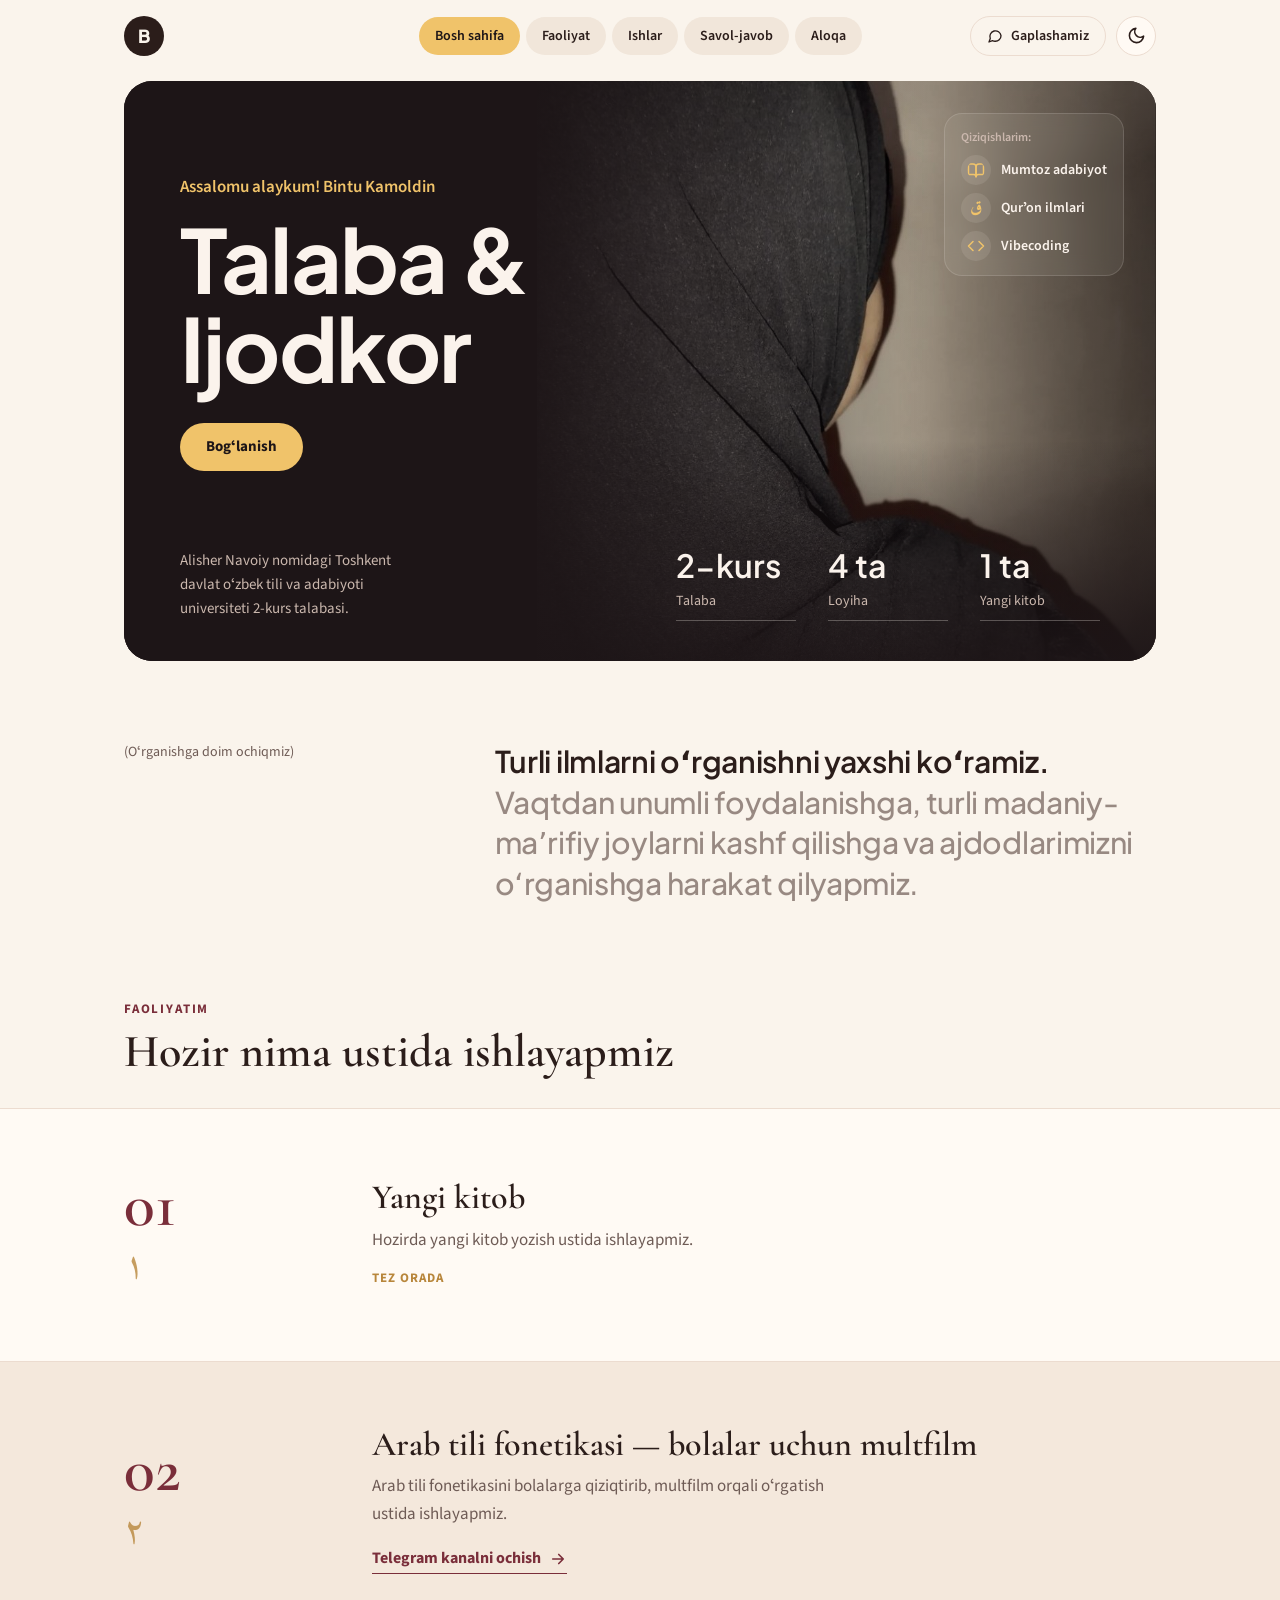
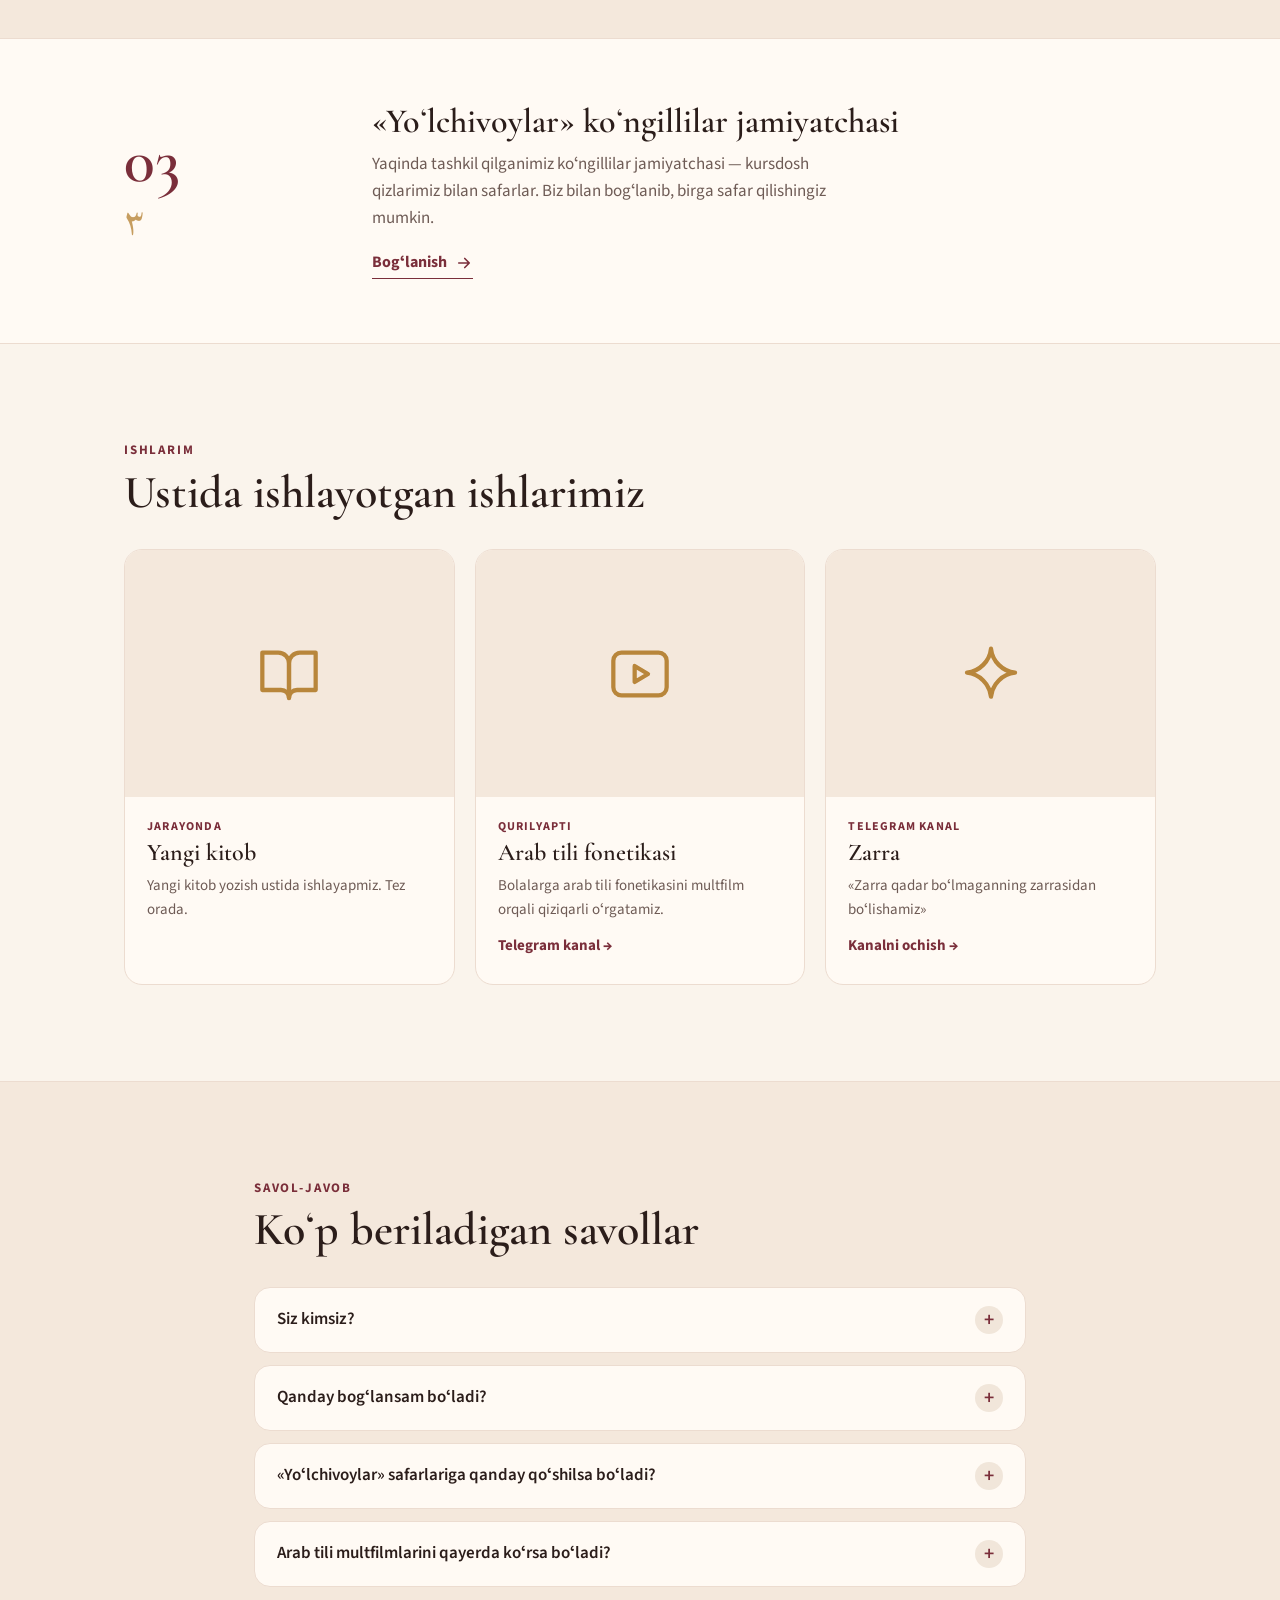
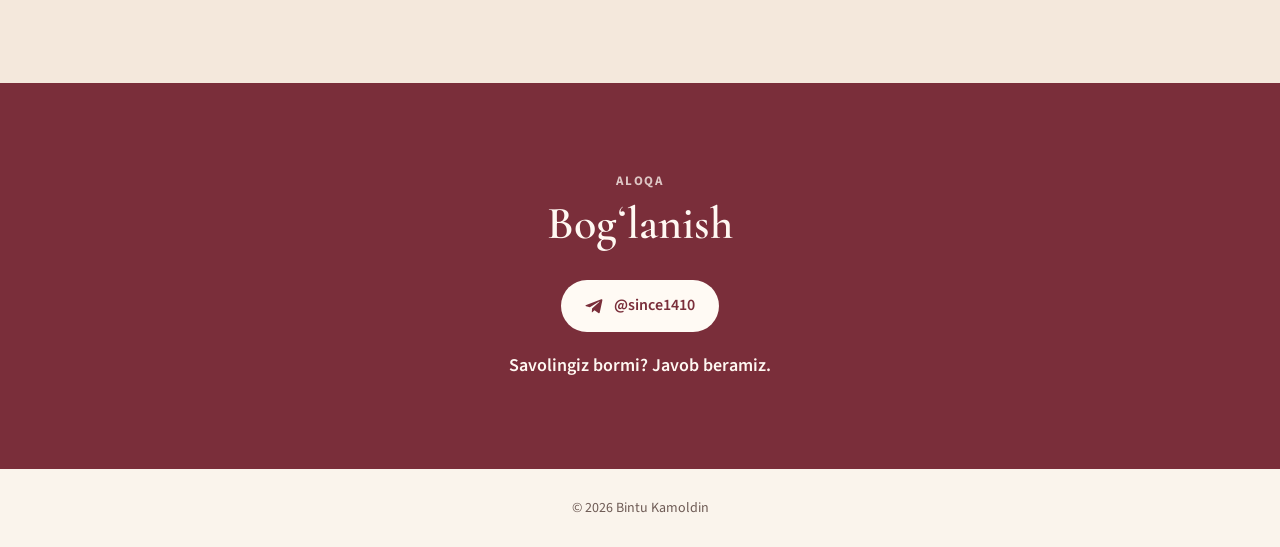
==== commit 024df6da: "Telefon raqami saytdan olib tashlandi, Telegram qoldi Co-Authored-By: Claude Opus 5.5 <noreply@anthr" ====
--- a/Durdona-netlify/index.html
+++ b/Durdona-netlify/index.html
@@ -879,7 +879,7 @@
           </details>
           <details class="faq-item">
             <summary>Qanday bogʻlansam boʻladi?</summary>
-            <p>Telegramda <a href="https://t.me/since1410" target="_blank" rel="noopener">@since1410</a> ga yozing yoki <a href="tel:+998777845307">+998 77 784 53 07</a> raqamiga qoʻngʻiroq qiling. Javob beramiz.</p>
+            <p>Telegramda <a href="https://t.me/since1410" target="_blank" rel="noopener">@since1410</a> ga yozing. Javob beramiz.</p>
           </details>
           <details class="faq-item">
             <summary>«Yoʻlchivoylar» safarlariga qanday qoʻshilsa boʻladi?</summary>
@@ -899,11 +899,7 @@
         <p class="eyebrow eyebrow-light">Aloqa</p>
         <h2>Bogʻlanish</h2>
         <div class="actions actions-center">
-          <a class="btn btn-light" href="tel:+998777845307">
-            <svg viewBox="0 0 24 24" fill="none" stroke="currentColor" stroke-width="2" stroke-linecap="round" stroke-linejoin="round" aria-hidden="true"><path d="M22 16.9v3a2 2 0 0 1-2.2 2 19.8 19.8 0 0 1-8.6-3.1 19.5 19.5 0 0 1-6-6A19.8 19.8 0 0 1 2.1 4.2 2 2 0 0 1 4.1 2h3a2 2 0 0 1 2 1.7c.1.9.4 1.8.7 2.7a2 2 0 0 1-.5 2.1L8 9.8a16 16 0 0 0 6 6l1.3-1.3a2 2 0 0 1 2.1-.4c.9.3 1.8.6 2.7.7a2 2 0 0 1 1.7 2z"/></svg>
-            +998 77 784 53 07
-          </a>
-          <a class="btn btn-ghost" href="https://t.me/since1410" target="_blank" rel="noopener">
+          <a class="btn btn-light" href="https://t.me/since1410" target="_blank" rel="noopener">
             <svg viewBox="0 0 24 24" fill="currentColor" aria-hidden="true"><path d="M21.9 4.3 18.7 19.4c-.2 1.1-.9 1.3-1.8.8l-4.9-3.6-2.4 2.3c-.3.3-.5.5-1 .5l.3-5 9.1-8.2c.4-.4-.1-.6-.6-.2L6.2 13.1l-4.8-1.5c-1-.3-1.1-1 .2-1.5L20.5 2.8c.9-.3 1.7.2 1.4 1.5z"/></svg>
             @since1410
           </a>
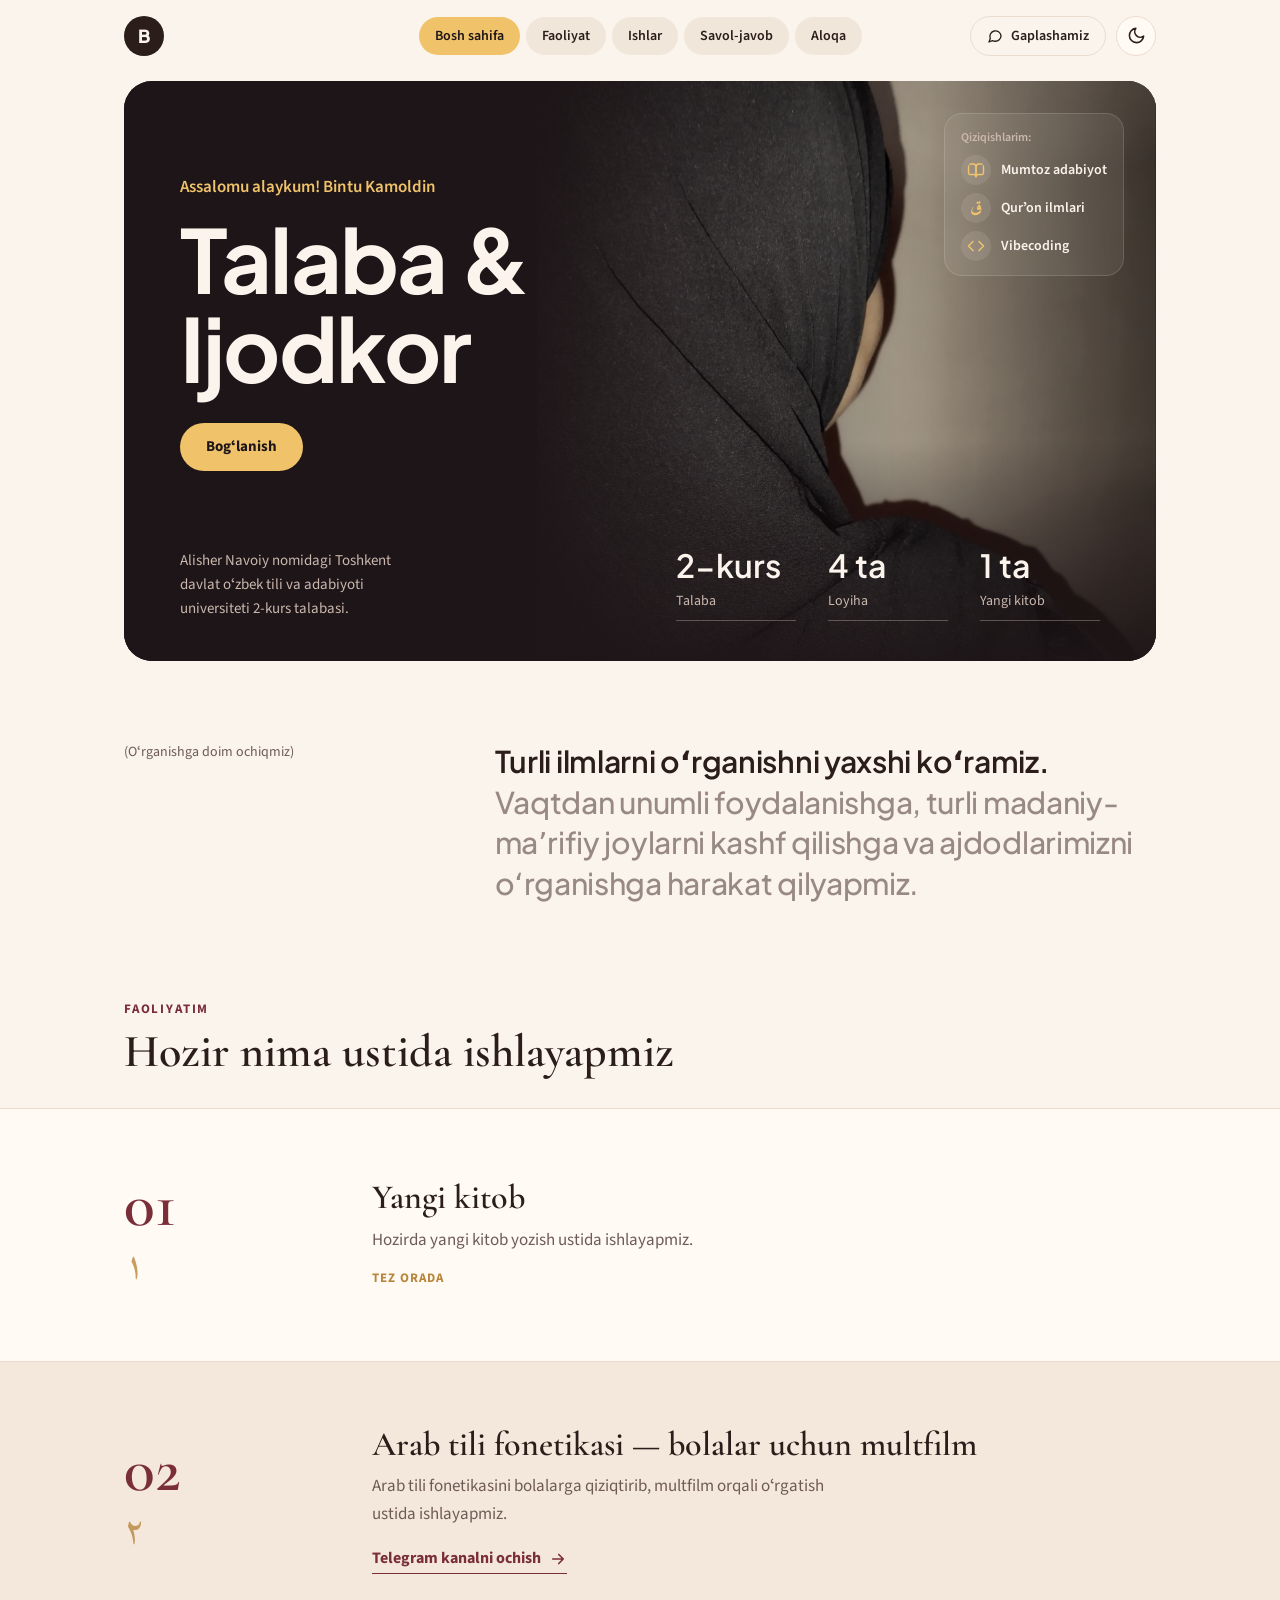
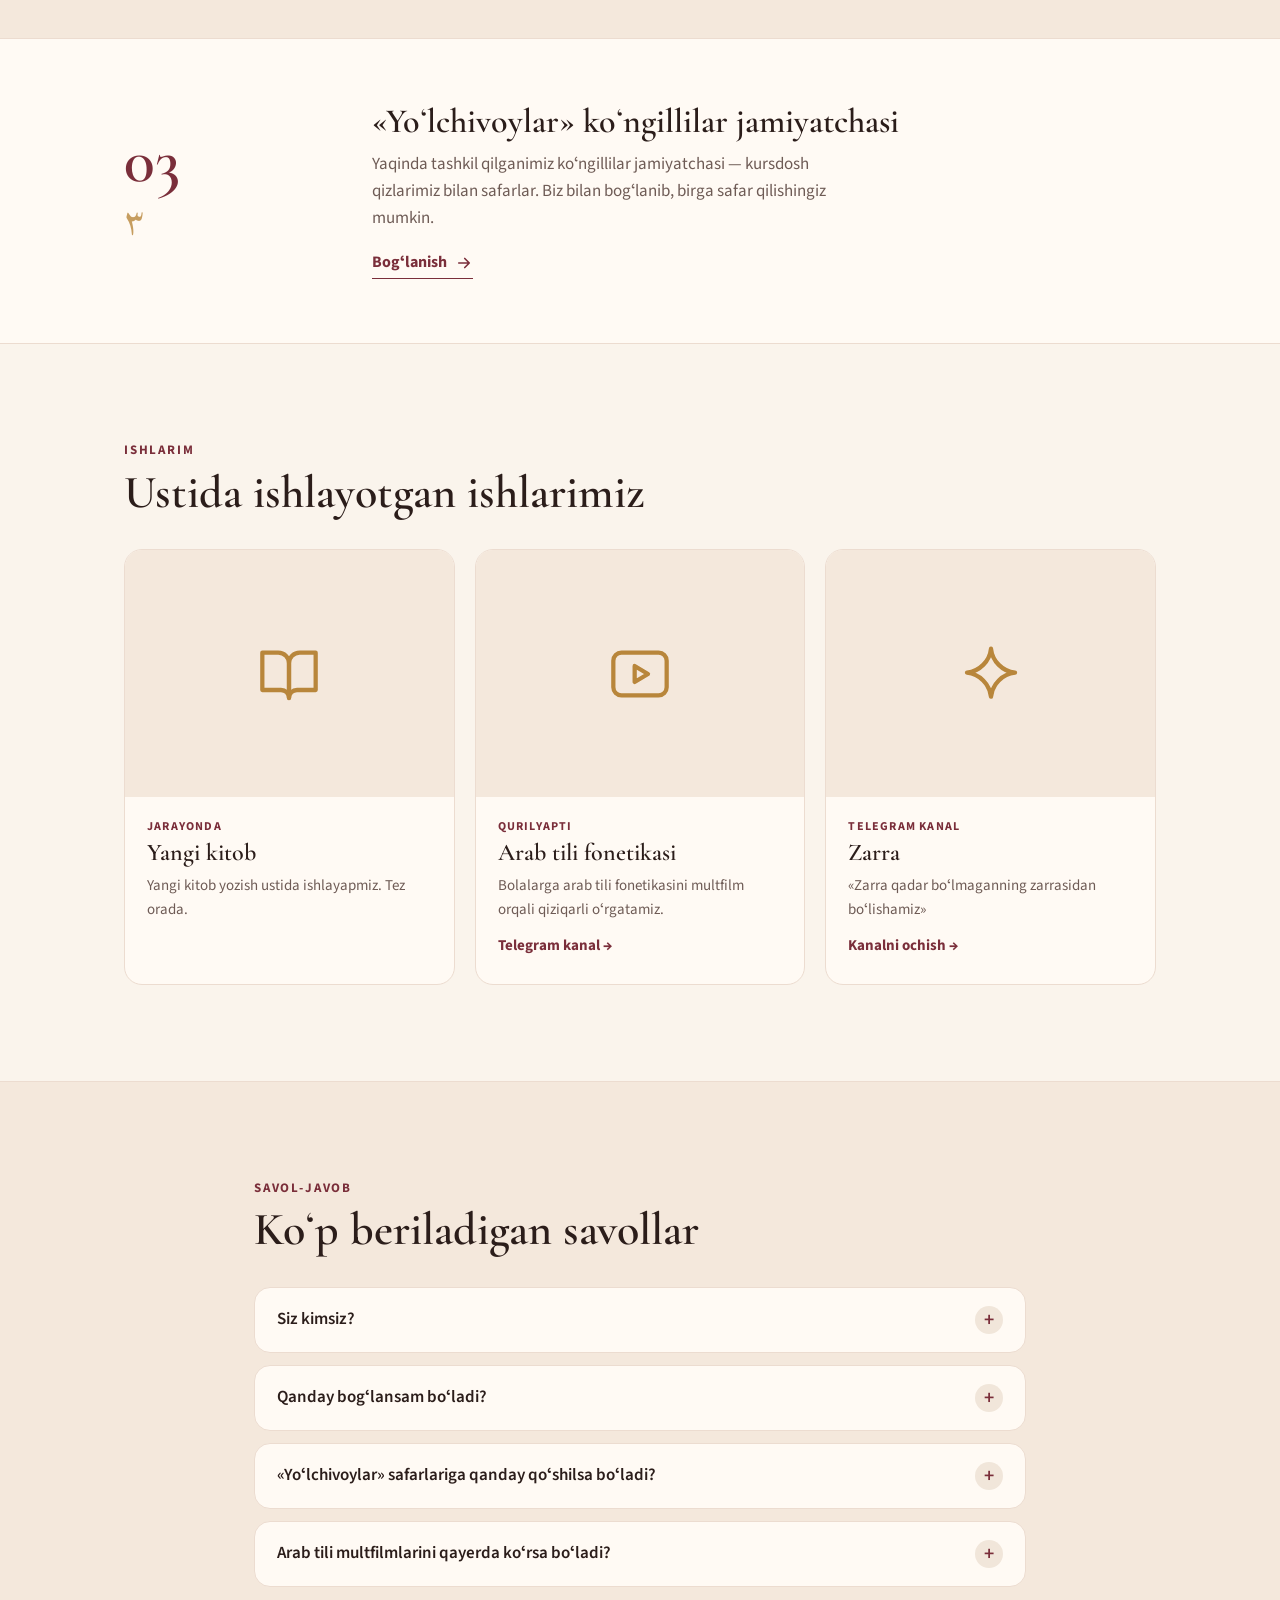
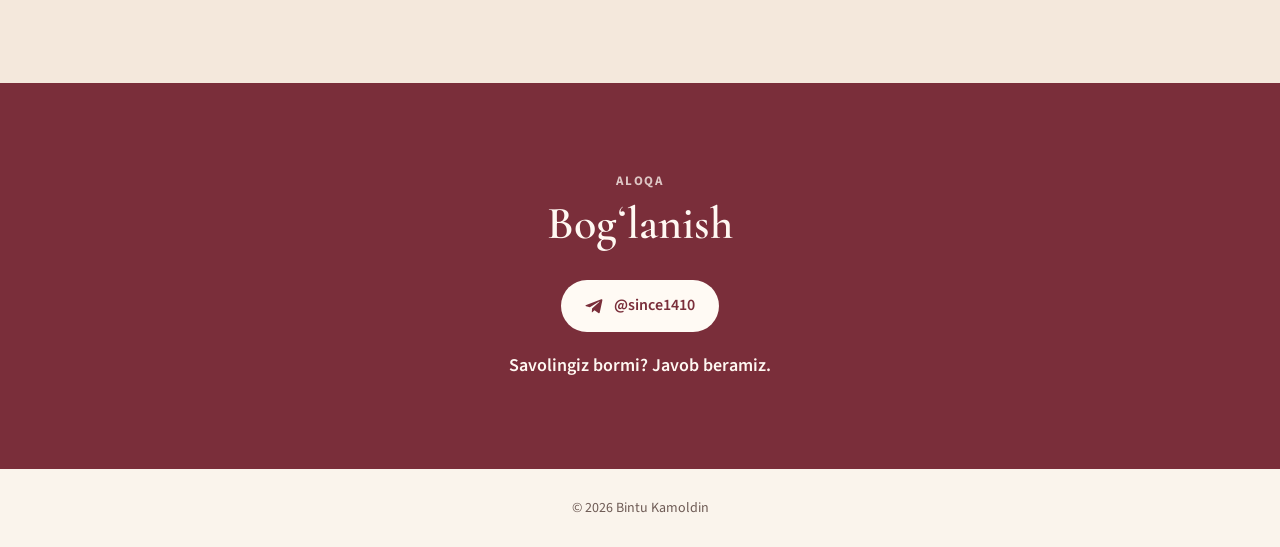
==== commit 7ea3fe26: "Rasm almashdi Co-Authored-By: Claude Opus 5.5 <noreply@anthropic.com> Claude-Session: https://claude" ====
--- a/Durdona-netlify/index.html
+++ b/Durdona-netlify/index.html
@@ -5,6 +5,25 @@
 <meta name="viewport" content="width=device-width, initial-scale=1">
 <title>Bintu Kamoldin — talaba, ijodkor</title>
 <meta name="description" content="Bintu Kamoldin — Alisher Navoiy nomidagi ToshDOʻTAU talabasi. Mumtoz adabiyot, vibecoding va Qurʼon ilmlari.">
+<link rel="canonical" href="https://durdonabozorova571-lang.github.io/my-site/">
+<!-- Havola Telegram va boshqa ilovalarda karta boʻlib chiqishi uchun (Open Graph) -->
+<meta property="og:type" content="website">
+<meta property="og:site_name" content="Bintu Kamoldin">
+<meta property="og:locale" content="uz_UZ">
+<meta property="og:title" content="Bintu Kamoldin — talaba, ijodkor">
+<meta property="og:description" content="Alisher Navoiy nomidagi ToshDOʻTAU talabasi. Mumtoz adabiyot, Qurʼon ilmlari va vibecoding. Faoliyat, ishlar va savol-javob.">
+<meta property="og:url" content="https://durdonabozorova571-lang.github.io/my-site/">
+<meta property="og:image" content="https://durdonabozorova571-lang.github.io/my-site/images/og.jpg">
+<meta property="og:image:type" content="image/jpeg">
+<meta property="og:image:width" content="1200">
+<meta property="og:image:height" content="630">
+<meta property="og:image:alt" content="Bintu Kamoldin — Talaba va Ijodkor">
+<meta name="twitter:card" content="summary_large_image">
+<meta name="twitter:title" content="Bintu Kamoldin — talaba, ijodkor">
+<meta name="twitter:description" content="Alisher Navoiy nomidagi ToshDOʻTAU talabasi. Mumtoz adabiyot, Qurʼon ilmlari va vibecoding. Faoliyat, ishlar va savol-javob.">
+<meta name="twitter:image" content="https://durdonabozorova571-lang.github.io/my-site/images/og.jpg">
+<meta name="theme-color" content="#faf4ec" media="(prefers-color-scheme: light)">
+<meta name="theme-color" content="#1b1314" media="(prefers-color-scheme: dark)">
 <link rel="preconnect" href="https://fonts.googleapis.com">
 <link rel="preconnect" href="https://fonts.gstatic.com" crossorigin>
 <link href="https://fonts.googleapis.com/css2?family=Amiri:wght@400;700&family=Plus+Jakarta+Sans:wght@500;600;700;800&family=Cormorant+Garamond:wght@500;600;700&family=Source+Sans+3:wght@400;500;600;700&display=swap" rel="stylesheet">
@@ -549,6 +568,25 @@
   .btn { flex: 1 1 100%; }
   .lead { font-size: 17px; }
 }
+/* ===== Telefonda barmoq bilan bosish qulay boʻlsin: tugmalar kamida 44px ===== */
+@media (max-width: 860px) {
+  html { scroll-padding-top: 140px; }
+  .nav a { padding: 12px 16px; }
+  .talk-btn { min-height: 44px; }
+  .theme-toggle, .logo-circle { width: 44px; height: 44px; }
+  .hero-cta { padding: 14px 28px; }
+  .link-btn, .project-link {
+    display: inline-flex;
+    align-items: center;
+    gap: 8px;
+    min-height: 44px;
+    padding: 10px 18px;
+    border: 1.5px solid currentColor;
+    border-radius: 999px;
+  }
+  .project-link { margin-top: 14px; }
+  .project-link:hover { text-decoration: none; }
+}
 @media (prefers-reduced-motion: reduce) {
   * { transition: none !important; scroll-behavior: auto !important; }
 }
@@ -725,7 +763,7 @@
         <div class="hero-card">
           <div class="hero-photo">
             <!-- Rasmingiz: images/photo.jpg -->
-            <img src="[data-uri]" alt="Bintu Kamoldin">
+            <img src="[data-uri]